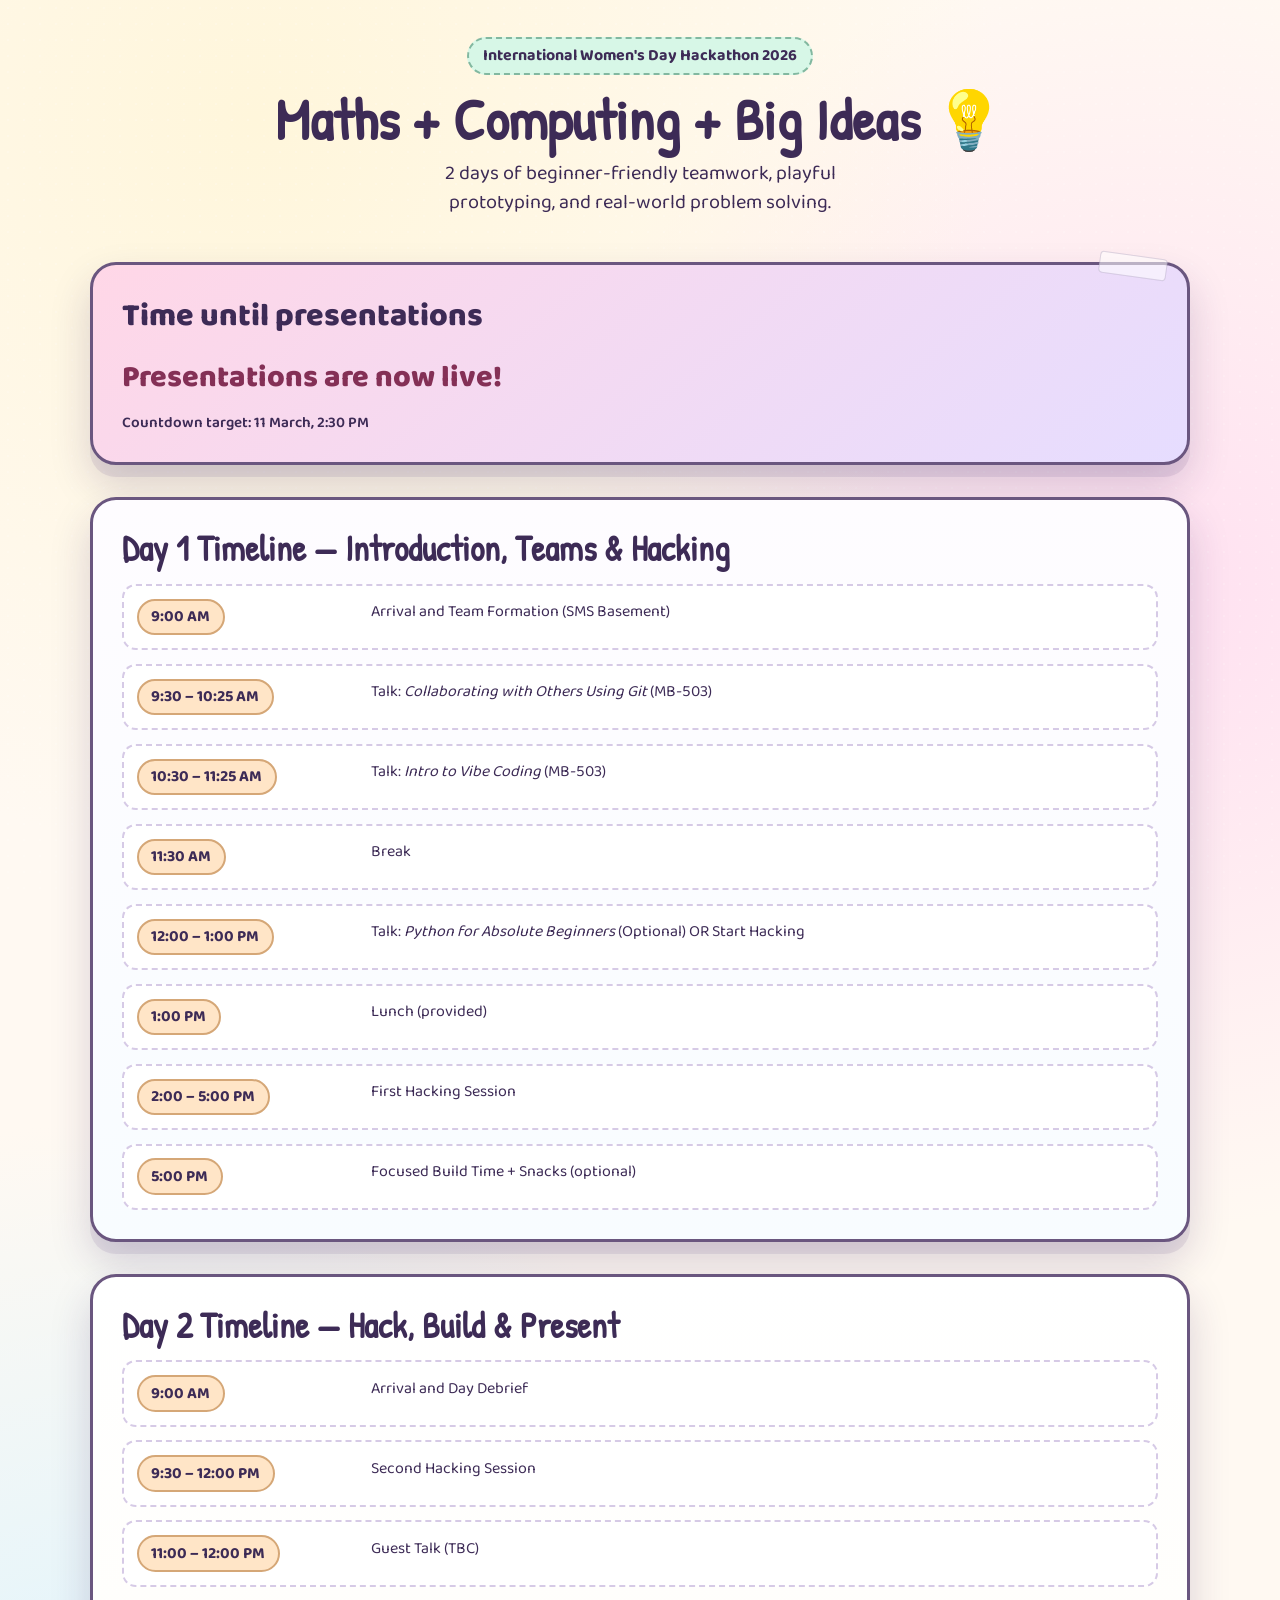
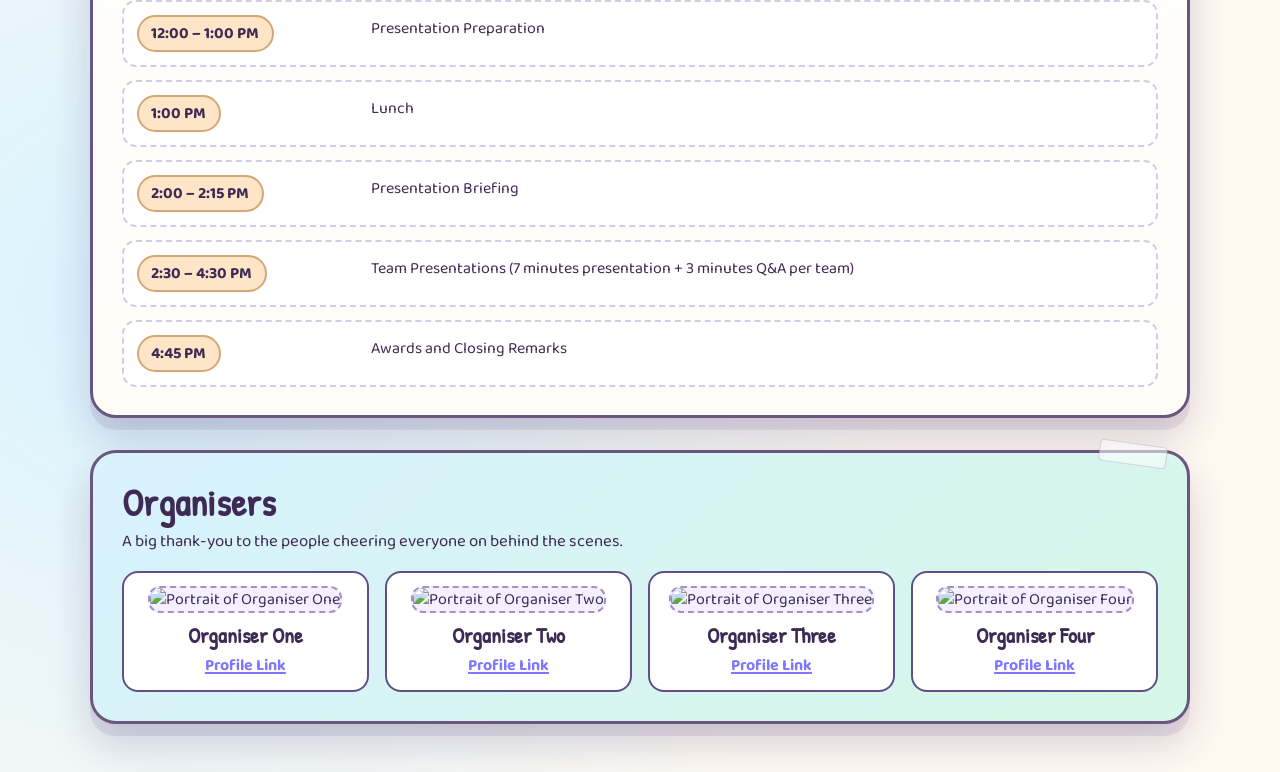
==== index.html @ 431b2a7c "Adding main page files - version 1" ====
<!DOCTYPE html>
<html lang="en">
<head>
  <meta charset="UTF-8" />
  <meta name="viewport" content="width=device-width, initial-scale=1.0" />
  <title>International Women's Day Hackathon 2026</title>
  <meta name="description" content="International Women's Day Hackathon 2026 schedule, countdown, and organiser info." />
  <link rel="preconnect" href="https://fonts.googleapis.com">
  <link rel="preconnect" href="https://fonts.gstatic.com" crossorigin>
  <link href="https://fonts.googleapis.com/css2?family=Baloo+2:wght@400;600;700;800&family=Patrick+Hand&display=swap" rel="stylesheet">
  <link rel="stylesheet" href="style.css" />
</head>
<body>
  <div class="paper-texture" aria-hidden="true"></div>

  <header class="hero wrapper">
    <p class="eyebrow">International Women's Day Hackathon 2026</p>
    <h1>Maths + Computing + Big Ideas 💡</h1>
    <p class="hero-copy">2 days of beginner-friendly teamwork, playful prototyping, and real-world problem solving.</p>
  </header>

  <main class="wrapper">
    <section class="countdown-block sticker" aria-labelledby="countdown-label">
      <p id="countdown-label" class="countdown-label">Time until presentations</p>

      <div class="countdown-grid" aria-live="polite" aria-atomic="true">
        <div class="time-bubble">
          <span class="time-value" id="days">00</span>
          <span class="time-unit">Days</span>
        </div>
        <div class="time-bubble">
          <span class="time-value" id="hours">00</span>
          <span class="time-unit">Hours</span>
        </div>
        <div class="time-bubble">
          <span class="time-value" id="minutes">00</span>
          <span class="time-unit">Minutes</span>
        </div>
        <div class="time-bubble">
          <span class="time-value" id="seconds">00</span>
          <span class="time-unit">Seconds</span>
        </div>
      </div>

      <p id="countdown-message" class="countdown-message" hidden>Presentations are now live!</p>
      <p class="countdown-note">Countdown target: 11 March, 2:30 PM</p>
    </section>

    <section class="timeline-section">
      <h2>Day 1 Timeline — Introduction, Teams &amp; Hacking</h2>
      <ul class="timeline-list" aria-label="Day 1 schedule">
        <li>
          <span class="time-tag">9:00 AM</span>
          <p>Arrival and Team Formation (SMS Basement)</p>
        </li>
        <li>
          <span class="time-tag">9:30 – 10:25 AM</span>
          <p>Talk: <em>Collaborating with Others Using Git</em> (MB-503)</p>
        </li>
        <li>
          <span class="time-tag">10:30 – 11:25 AM</span>
          <p>Talk: <em>Intro to Vibe Coding</em> (MB-503)</p>
        </li>
        <li>
          <span class="time-tag">11:30 AM</span>
          <p>Break</p>
        </li>
        <li>
          <span class="time-tag">12:00 – 1:00 PM</span>
          <p>Talk: <em>Python for Absolute Beginners</em> (Optional) OR Start Hacking</p>
        </li>
        <li>
          <span class="time-tag">1:00 PM</span>
          <p>Lunch (provided)</p>
        </li>
        <li>
          <span class="time-tag">2:00 – 5:00 PM</span>
          <p>First Hacking Session</p>
        </li>
        <li>
          <span class="time-tag">5:00 PM</span>
          <p>Focused Build Time + Snacks (optional)</p>
        </li>
      </ul>
    </section>

    <section class="timeline-section">
      <h2>Day 2 Timeline — Hack, Build &amp; Present</h2>
      <ul class="timeline-list" aria-label="Day 2 schedule">
        <li>
          <span class="time-tag">9:00 AM</span>
          <p>Arrival and Day Debrief</p>
        </li>
        <li>
          <span class="time-tag">9:30 – 12:00 PM</span>
          <p>Second Hacking Session</p>
        </li>
        <li>
          <span class="time-tag">11:00 – 12:00 PM</span>
          <p>Guest Talk (TBC)</p>
        </li>
        <li>
          <span class="time-tag">12:00 – 1:00 PM</span>
          <p>Presentation Preparation</p>
        </li>
        <li>
          <span class="time-tag">1:00 PM</span>
          <p>Lunch</p>
        </li>
        <li>
          <span class="time-tag">2:00 – 2:15 PM</span>
          <p>Presentation Briefing</p>
        </li>
        <li>
          <span class="time-tag">2:30 – 4:30 PM</span>
          <p>Team Presentations (7 minutes presentation + 3 minutes Q&amp;A per team)</p>
        </li>
        <li>
          <span class="time-tag">4:45 PM</span>
          <p>Awards and Closing Remarks</p>
        </li>
      </ul>
    </section>

    <section class="organisers-section sticker" aria-labelledby="organisers-heading">
      <h2 id="organisers-heading">Organisers</h2>
      <p class="organiser-intro">A big thank-you to the people cheering everyone on behind the scenes.</p>

      <!-- Easy to edit: replace name, image URL and profile link for each organiser card. -->
      <div class="organiser-grid">
        <article class="organiser-card">
          <img src="https://api.dicebear.com/9.x/adventurer/svg?seed=Organiser+One" alt="Portrait of Organiser One" loading="lazy" />
          <h3>Organiser One</h3>
          <a href="https://www.qmul.ac.uk/" target="_blank" rel="noopener noreferrer">Profile Link</a>
        </article>

        <article class="organiser-card">
          <img src="https://api.dicebear.com/9.x/adventurer/svg?seed=Organiser+Two" alt="Portrait of Organiser Two" loading="lazy" />
          <h3>Organiser Two</h3>
          <a href="https://www.qmul.ac.uk/" target="_blank" rel="noopener noreferrer">Profile Link</a>
        </article>

        <article class="organiser-card">
          <img src="https://api.dicebear.com/9.x/adventurer/svg?seed=Organiser+Three" alt="Portrait of Organiser Three" loading="lazy" />
          <h3>Organiser Three</h3>
          <a href="https://www.qmul.ac.uk/" target="_blank" rel="noopener noreferrer">Profile Link</a>
        </article>

        <article class="organiser-card">
          <img src="https://api.dicebear.com/9.x/adventurer/svg?seed=Organiser+Four" alt="Portrait of Organiser Four" loading="lazy" />
          <h3>Organiser Four</h3>
          <a href="https://www.qmul.ac.uk/" target="_blank" rel="noopener noreferrer">Profile Link</a>
        </article>
      </div>
    </section>
  </main>

  <script src="script.js"></script>
</body>
</html>
---- style.css ----
:root {
  --bg: #fff9f2;
  --ink: #3d2b56;
  --pink: #ffd7e7;
  --lavender: #e6ddff;
  --mint: #d7f7e7;
  --peach: #ffe5c7;
  --sky: #d9f2ff;
  --accent: #ff7ab6;
  --accent-2: #7f77ff;
  --paper-shadow: 0 12px 0 rgba(98, 79, 132, 0.12), 0 20px 40px rgba(50, 27, 88, 0.18);
}

* {
  box-sizing: border-box;
}

html,
body {
  margin: 0;
  padding: 0;
}

body {
  font-family: "Baloo 2", "Trebuchet MS", sans-serif;
  color: var(--ink);
  background: radial-gradient(circle at 20% 5%, #fff6db 0, transparent 30%),
    radial-gradient(circle at 90% 25%, #ffe0f1 0, transparent 30%),
    radial-gradient(circle at 10% 80%, #d9f3ff 0, transparent 35%),
    var(--bg);
  line-height: 1.45;
}

.paper-texture {
  position: fixed;
  inset: 0;
  pointer-events: none;
  z-index: -1;
  opacity: 0.18;
  background-image: radial-gradient(#ffffff 1px, transparent 1px);
  background-size: 16px 16px;
}

.wrapper {
  width: min(1100px, 92vw);
  margin-inline: auto;
}

.hero {
  text-align: center;
  padding: 2.3rem 0 1.6rem;
}

.eyebrow {
  display: inline-block;
  margin: 0;
  padding: 0.35rem 0.9rem;
  background: var(--mint);
  border: 2px dashed #82b8a0;
  border-radius: 999px;
  font-weight: 700;
}

h1,
h2,
h3 {
  font-family: "Patrick Hand", cursive;
  line-height: 1.1;
  margin-top: 0;
}

h1 {
  font-size: clamp(2rem, 5vw, 3.6rem);
  margin: 0.8rem 0 0.5rem;
}

.hero-copy {
  margin: 0 auto;
  max-width: 40ch;
  font-size: clamp(1rem, 2.3vw, 1.25rem);
}

.sticker,
.timeline-section {
  margin: 1.2rem 0 2rem;
  border: 3px solid #6a567f;
  border-radius: 26px;
  background: #fff;
  box-shadow: var(--paper-shadow);
  padding: clamp(1rem, 2.5vw, 1.8rem);
  position: relative;
}

.sticker::before {
  content: "";
  position: absolute;
  top: -10px;
  right: 20px;
  width: 66px;
  height: 20px;
  transform: rotate(8deg);
  background: rgba(255, 255, 255, 0.55);
  border: 1px solid rgba(86, 66, 122, 0.2);
  border-radius: 4px;
}

.countdown-block {
  background: linear-gradient(140deg, var(--pink), var(--lavender));
}

.countdown-label {
  font-size: clamp(1.4rem, 3vw, 2rem);
  font-weight: 800;
  margin: 0 0 0.9rem;
}

.countdown-grid {
  display: grid;
  grid-template-columns: repeat(4, minmax(70px, 1fr));
  gap: clamp(0.55rem, 1.2vw, 1rem);
}

.time-bubble {
  background: #fff;
  border-radius: 18px;
  border: 2px solid #6a567f;
  text-align: center;
  padding: 0.8rem 0.4rem;
}

.time-value {
  display: block;
  font-size: clamp(1.5rem, 5vw, 3rem);
  font-weight: 800;
  color: #52379b;
  line-height: 1;
}

.time-unit {
  display: block;
  margin-top: 0.3rem;
  font-size: 0.95rem;
  font-weight: 700;
}

.countdown-message {
  margin: 1rem 0 0;
  font-size: clamp(1.2rem, 2.8vw, 1.9rem);
  font-weight: 800;
  color: #843056;
}

.countdown-note {
  margin: 0.7rem 0 0;
  font-size: 0.95rem;
  font-weight: 600;
}

.timeline-section {
  background: linear-gradient(180deg, #ffffff, #fffdf8);
}

.timeline-section:nth-of-type(2) {
  background: linear-gradient(180deg, #fefcff, #f8fcff);
}

.timeline-section h2 {
  font-size: clamp(1.5rem, 3vw, 2.2rem);
  margin-bottom: 1rem;
}

.timeline-list {
  margin: 0;
  padding: 0;
  list-style: none;
  display: grid;
  gap: 0.85rem;
}

.timeline-list li {
  display: grid;
  grid-template-columns: minmax(140px, 220px) 1fr;
  align-items: start;
  gap: 0.9rem;
  padding: 0.8rem;
  border-radius: 14px;
  background: #fff;
  border: 2px dashed #d6cae6;
}

.time-tag {
  display: inline-block;
  background: var(--peach);
  border: 2px solid #d5a777;
  border-radius: 999px;
  padding: 0.3rem 0.8rem;
  font-weight: 700;
  width: fit-content;
}

.timeline-list p {
  margin: 0.1rem 0 0;
}

.organisers-section {
  background: linear-gradient(140deg, var(--sky), var(--mint));
  margin-bottom: 3rem;
}

.organisers-section h2 {
  font-size: clamp(1.6rem, 3.2vw, 2.35rem);
  margin-bottom: 0.4rem;
}

.organiser-intro {
  margin-top: 0;
  font-size: 1.05rem;
}

.organiser-grid {
  display: grid;
  grid-template-columns: repeat(auto-fit, minmax(170px, 1fr));
  gap: 1rem;
}

.organiser-card {
  text-align: center;
  background: #fff;
  border: 2px solid #5f5188;
  border-radius: 16px;
  padding: 0.8rem;
}

.organiser-card img {
  width: 100%;
  aspect-ratio: 1;
  object-fit: cover;
  border: 2px dashed #a491c5;
  border-radius: 12px;
  background: #f4f0ff;
}

.organiser-card h3 {
  font-size: 1.35rem;
  margin: 0.7rem 0 0.4rem;
}

.organiser-card a {
  color: var(--accent-2);
  font-weight: 700;
  text-decoration-thickness: 2px;
  text-underline-offset: 2px;
}

.organiser-card a:hover,
.organiser-card a:focus-visible {
  color: var(--accent);
}

@media (max-width: 800px) {
  .timeline-list li {
    grid-template-columns: 1fr;
  }
}

@media (max-width: 540px) {
  .countdown-grid {
    grid-template-columns: repeat(2, minmax(70px, 1fr));
  }
}
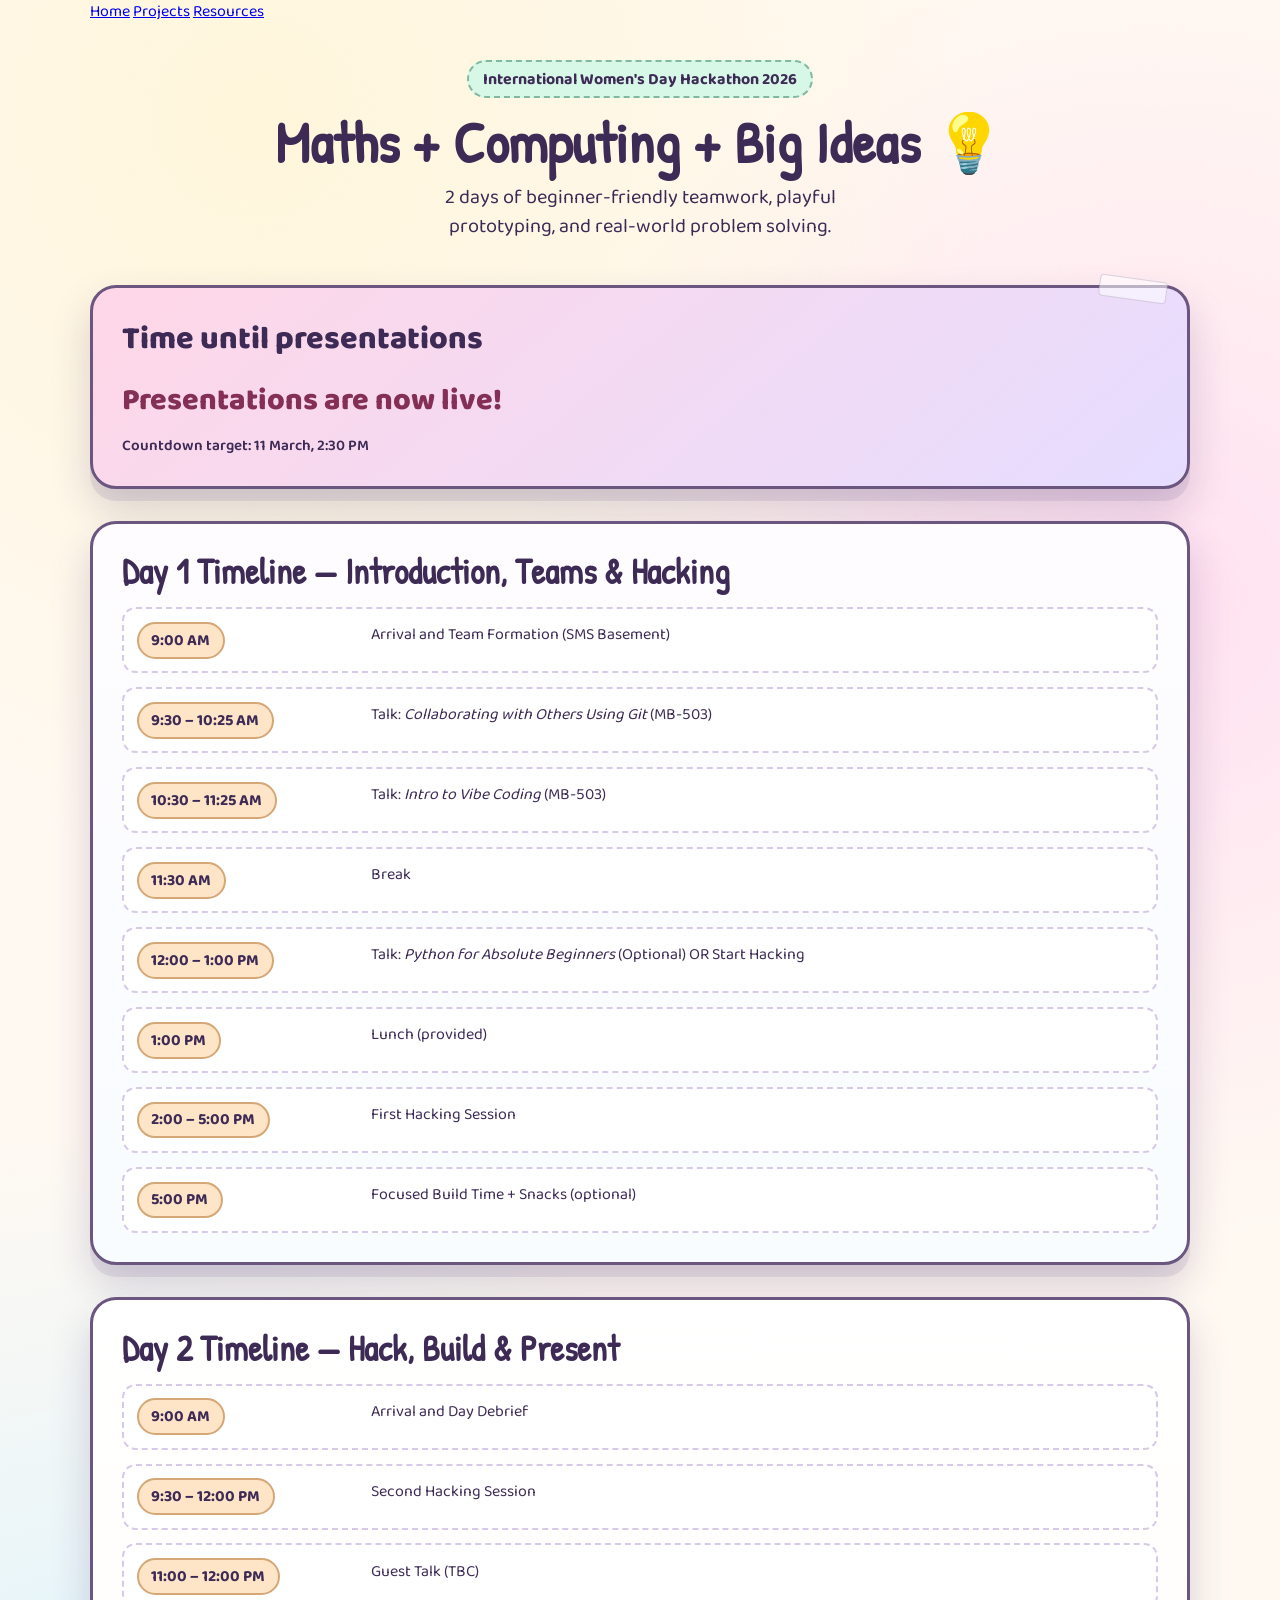
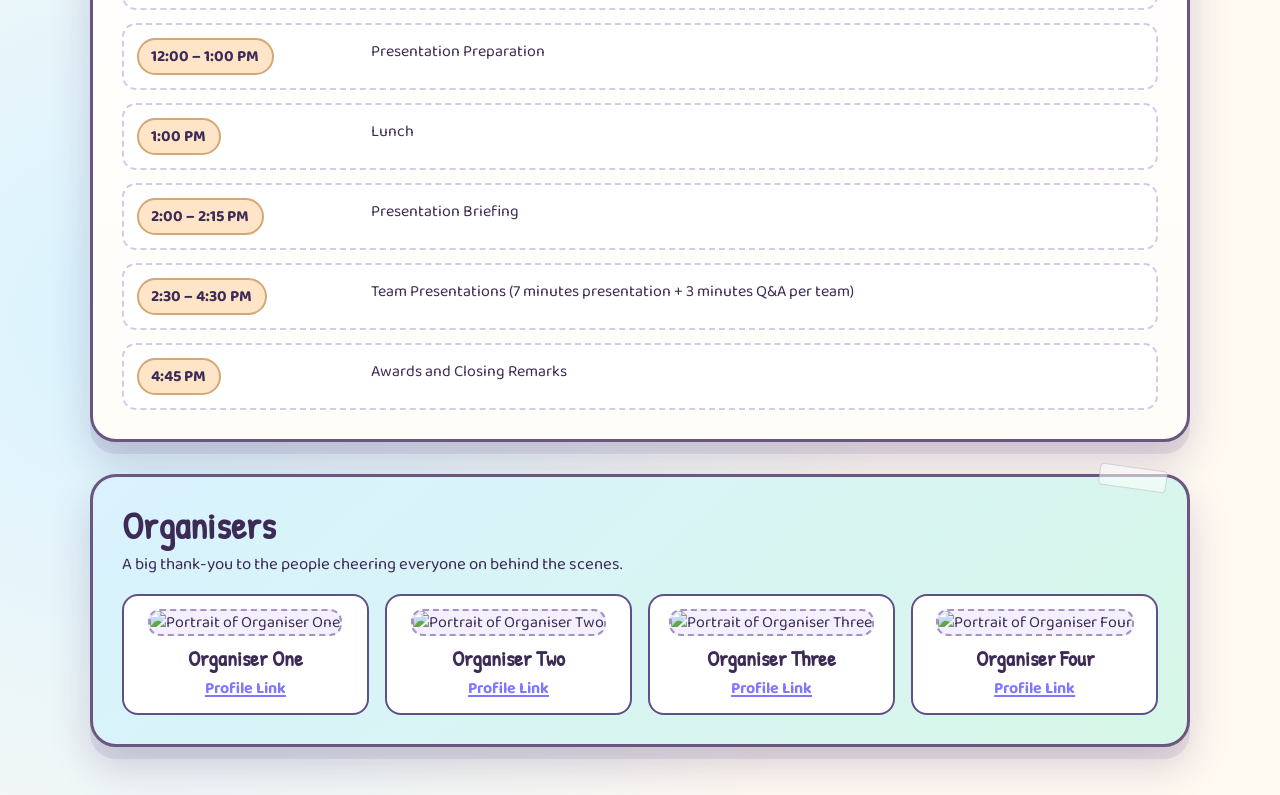
==== commit 2362679d: "trying to link both pages" ====
--- a/index.html
+++ b/index.html
@@ -12,6 +12,14 @@
 </head>
 <body>
   <div class="paper-texture" aria-hidden="true"></div>
+
+  <nav class="site-nav" aria-label="Primary">
+    <div class="wrapper nav-inner">
+      <a class="nav-pill active" href="index.html" aria-current="page">Home</a>
+      <a class="nav-pill" href="projects.html">Projects</a>
+      <a class="nav-pill" href="resources.html">Resources</a>
+    </div>
+  </nav>
 
   <header class="hero wrapper">
     <p class="eyebrow">International Women's Day Hackathon 2026</p>
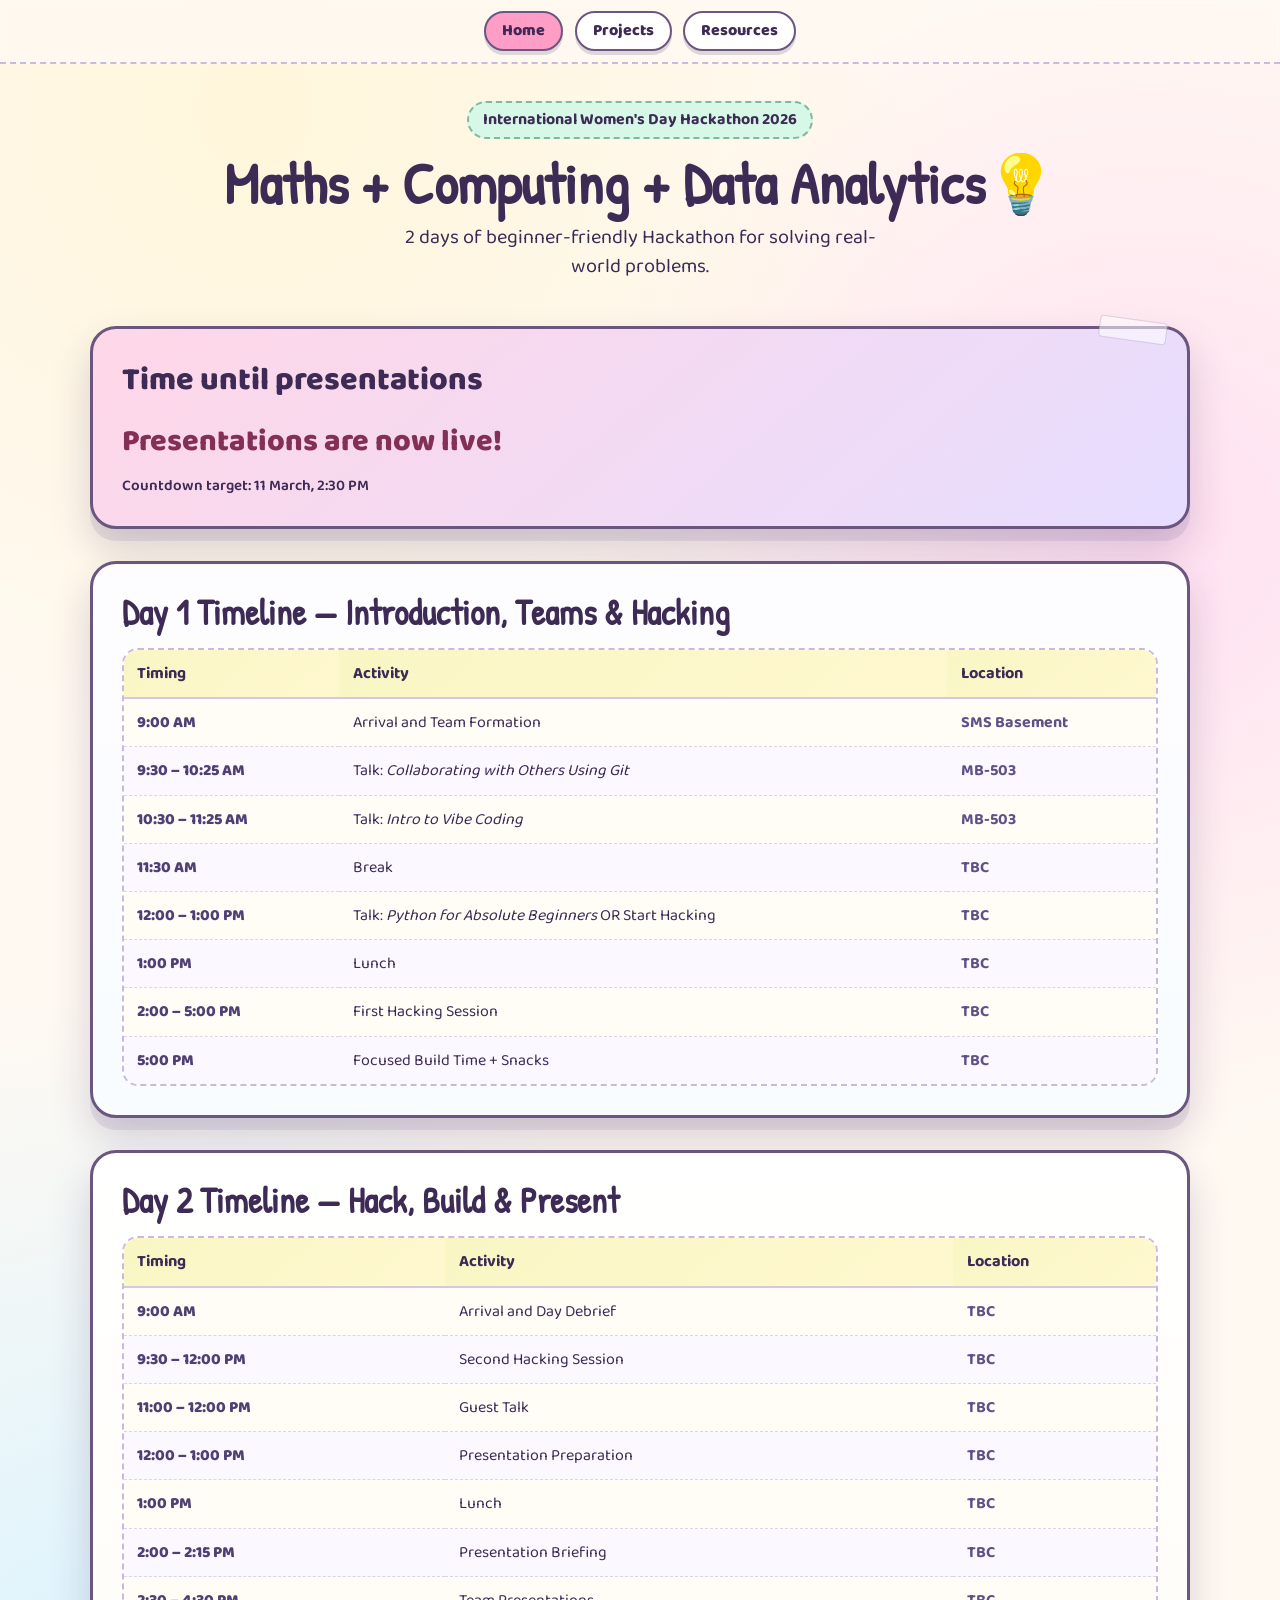
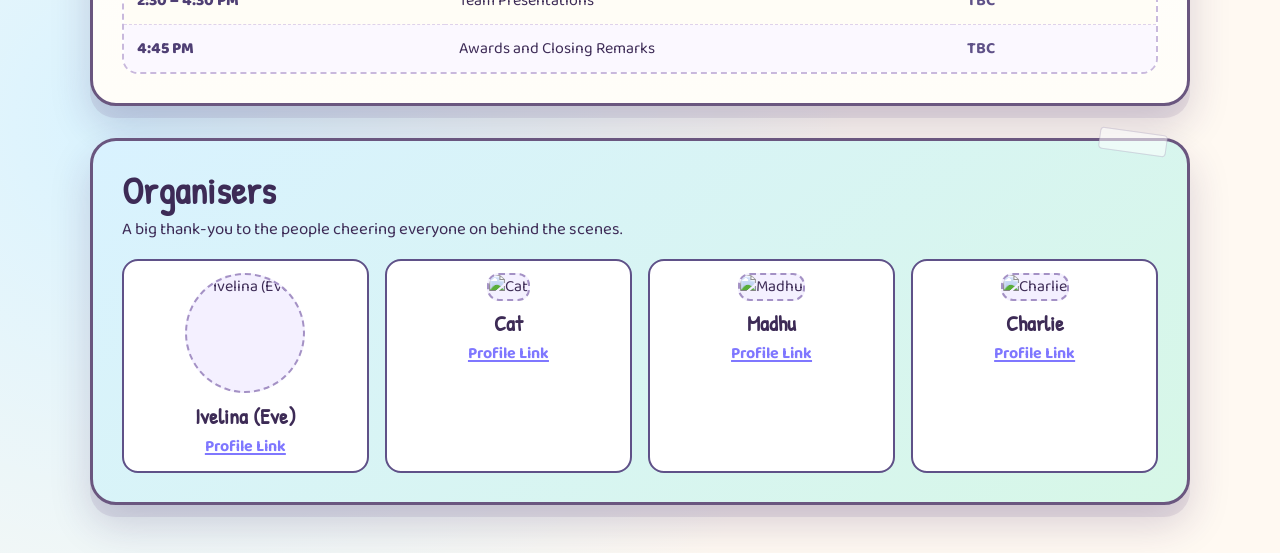
==== commit 4f7ec69e: "More additions to main - seperating time location etc, adding Eve's image" ====
--- a/index.html
+++ b/index.html
@@ -3,7 +3,7 @@
 <head>
   <meta charset="UTF-8" />
   <meta name="viewport" content="width=device-width, initial-scale=1.0" />
-  <title>International Women's Day Hackathon 2026</title>
+  <title>QMUL International Women's Day Hackathon March 2026</title>
   <meta name="description" content="International Women's Day Hackathon 2026 schedule, countdown, and organiser info." />
   <link rel="preconnect" href="https://fonts.googleapis.com">
   <link rel="preconnect" href="https://fonts.gstatic.com" crossorigin>
@@ -23,8 +23,8 @@
 
   <header class="hero wrapper">
     <p class="eyebrow">International Women's Day Hackathon 2026</p>
-    <h1>Maths + Computing + Big Ideas 💡</h1>
-    <p class="hero-copy">2 days of beginner-friendly teamwork, playful prototyping, and real-world problem solving.</p>
+    <h1>Maths + Computing + Data Analytics💡</h1>
+    <p class="hero-copy">2 days of beginner-friendly Hackathon for solving real-world problems.</p>
   </header>
 
   <main class="wrapper">
@@ -56,78 +56,116 @@
 
     <section class="timeline-section">
       <h2>Day 1 Timeline — Introduction, Teams &amp; Hacking</h2>
-      <ul class="timeline-list" aria-label="Day 1 schedule">
-        <li>
-          <span class="time-tag">9:00 AM</span>
-          <p>Arrival and Team Formation (SMS Basement)</p>
-        </li>
-        <li>
-          <span class="time-tag">9:30 – 10:25 AM</span>
-          <p>Talk: <em>Collaborating with Others Using Git</em> (MB-503)</p>
-        </li>
-        <li>
-          <span class="time-tag">10:30 – 11:25 AM</span>
-          <p>Talk: <em>Intro to Vibe Coding</em> (MB-503)</p>
-        </li>
-        <li>
-          <span class="time-tag">11:30 AM</span>
-          <p>Break</p>
-        </li>
-        <li>
-          <span class="time-tag">12:00 – 1:00 PM</span>
-          <p>Talk: <em>Python for Absolute Beginners</em> (Optional) OR Start Hacking</p>
-        </li>
-        <li>
-          <span class="time-tag">1:00 PM</span>
-          <p>Lunch (provided)</p>
-        </li>
-        <li>
-          <span class="time-tag">2:00 – 5:00 PM</span>
-          <p>First Hacking Session</p>
-        </li>
-        <li>
-          <span class="time-tag">5:00 PM</span>
-          <p>Focused Build Time + Snacks (optional)</p>
-        </li>
-      </ul>
+      <div class="timeline-table-wrap" role="region" aria-label="Day 1 schedule table">
+        <table class="timeline-table">
+          <thead>
+            <tr>
+              <th scope="col">Timing</th>
+              <th scope="col">Activity</th>
+              <th scope="col">Location</th>
+            </tr>
+          </thead>
+          <tbody>
+            <tr>
+              <td data-label="Timing">9:00 AM</td>
+              <td data-label="Activity">Arrival and Team Formation</td>
+              <td data-label="Location">SMS Basement</td>
+            </tr>
+            <tr>
+              <td data-label="Timing">9:30 – 10:25 AM</td>
+              <td data-label="Activity">Talk: <em>Collaborating with Others Using Git</em></td>
+              <td data-label="Location">MB-503</td>
+            </tr>
+            <tr>
+              <td data-label="Timing">10:30 – 11:25 AM</td>
+              <td data-label="Activity">Talk: <em>Intro to Vibe Coding</em></td>
+              <td data-label="Location">MB-503</td>
+            </tr>
+            <tr>
+              <td data-label="Timing">11:30 AM</td>
+              <td data-label="Activity">Break</td>
+              <td data-label="Location">TBC</td>
+            </tr>
+            <tr>
+              <td data-label="Timing">12:00 – 1:00 PM</td>
+              <td data-label="Activity">Talk: <em>Python for Absolute Beginners</em> OR Start Hacking</td>
+              <td data-label="Location">TBC</td>
+            </tr>
+            <tr>
+              <td data-label="Timing">1:00 PM</td>
+              <td data-label="Activity">Lunch</td>
+              <td data-label="Location">TBC</td>
+            </tr>
+            <tr>
+              <td data-label="Timing">2:00 – 5:00 PM</td>
+              <td data-label="Activity">First Hacking Session</td>
+              <td data-label="Location">TBC</td>
+            </tr>
+            <tr>
+              <td data-label="Timing">5:00 PM</td>
+              <td data-label="Activity">Focused Build Time + Snacks</td>
+              <td data-label="Location">TBC</td>
+            </tr>
+          </tbody>
+        </table>
+      </div>
     </section>
 
     <section class="timeline-section">
       <h2>Day 2 Timeline — Hack, Build &amp; Present</h2>
-      <ul class="timeline-list" aria-label="Day 2 schedule">
-        <li>
-          <span class="time-tag">9:00 AM</span>
-          <p>Arrival and Day Debrief</p>
-        </li>
-        <li>
-          <span class="time-tag">9:30 – 12:00 PM</span>
-          <p>Second Hacking Session</p>
-        </li>
-        <li>
-          <span class="time-tag">11:00 – 12:00 PM</span>
-          <p>Guest Talk (TBC)</p>
-        </li>
-        <li>
-          <span class="time-tag">12:00 – 1:00 PM</span>
-          <p>Presentation Preparation</p>
-        </li>
-        <li>
-          <span class="time-tag">1:00 PM</span>
-          <p>Lunch</p>
-        </li>
-        <li>
-          <span class="time-tag">2:00 – 2:15 PM</span>
-          <p>Presentation Briefing</p>
-        </li>
-        <li>
-          <span class="time-tag">2:30 – 4:30 PM</span>
-          <p>Team Presentations (7 minutes presentation + 3 minutes Q&amp;A per team)</p>
-        </li>
-        <li>
-          <span class="time-tag">4:45 PM</span>
-          <p>Awards and Closing Remarks</p>
-        </li>
-      </ul>
+      <div class="timeline-table-wrap" role="region" aria-label="Day 2 schedule table">
+        <table class="timeline-table">
+          <thead>
+            <tr>
+              <th scope="col">Timing</th>
+              <th scope="col">Activity</th>
+              <th scope="col">Location</th>
+            </tr>
+          </thead>
+          <tbody>
+            <tr>
+              <td data-label="Timing">9:00 AM</td>
+              <td data-label="Activity">Arrival and Day Debrief</td>
+              <td data-label="Location">TBC</td>
+            </tr>
+            <tr>
+              <td data-label="Timing">9:30 – 12:00 PM</td>
+              <td data-label="Activity">Second Hacking Session</td>
+              <td data-label="Location">TBC</td>
+            </tr>
+            <tr>
+              <td data-label="Timing">11:00 – 12:00 PM</td>
+              <td data-label="Activity">Guest Talk</td>
+              <td data-label="Location">TBC</td>
+            </tr>
+            <tr>
+              <td data-label="Timing">12:00 – 1:00 PM</td>
+              <td data-label="Activity">Presentation Preparation</td>
+              <td data-label="Location">TBC</td>
+            </tr>
+            <tr>
+              <td data-label="Timing">1:00 PM</td>
+              <td data-label="Activity">Lunch</td>
+              <td data-label="Location">TBC</td>
+            </tr>
+            <tr>
+              <td data-label="Timing">2:00 – 2:15 PM</td>
+              <td data-label="Activity">Presentation Briefing</td>
+              <td data-label="Location">TBC</td>
+            </tr>
+            <tr>
+              <td data-label="Timing">2:30 – 4:30 PM</td>
+              <td data-label="Activity">Team Presentations</td>
+              <td data-label="Location">TBC</td>
+            </tr>
+            <tr>
+              <td data-label="Timing">4:45 PM</td>
+              <td data-label="Activity">Awards and Closing Remarks</td>
+              <td data-label="Location">TBC</td>
+            </tr>
+          </tbody>
+        </table>
+      </div>
     </section>
 
     <section class="organisers-section sticker" aria-labelledby="organisers-heading">
@@ -137,26 +175,26 @@
       <!-- Easy to edit: replace name, image URL and profile link for each organiser card. -->
       <div class="organiser-grid">
         <article class="organiser-card">
-          <img src="https://api.dicebear.com/9.x/adventurer/svg?seed=Organiser+One" alt="Portrait of Organiser One" loading="lazy" />
-          <h3>Organiser One</h3>
-          <a href="https://www.qmul.ac.uk/" target="_blank" rel="noopener noreferrer">Profile Link</a>
-        </article>
-
-        <article class="organiser-card">
-          <img src="https://api.dicebear.com/9.x/adventurer/svg?seed=Organiser+Two" alt="Portrait of Organiser Two" loading="lazy" />
-          <h3>Organiser Two</h3>
-          <a href="https://www.qmul.ac.uk/" target="_blank" rel="noopener noreferrer">Profile Link</a>
-        </article>
-
-        <article class="organiser-card">
-          <img src="https://api.dicebear.com/9.x/adventurer/svg?seed=Organiser+Three" alt="Portrait of Organiser Three" loading="lazy" />
-          <h3>Organiser Three</h3>
-          <a href="https://www.qmul.ac.uk/" target="_blank" rel="noopener noreferrer">Profile Link</a>
-        </article>
-
-        <article class="organiser-card">
-          <img src="https://api.dicebear.com/9.x/adventurer/svg?seed=Organiser+Four" alt="Portrait of Organiser Four" loading="lazy" />
-          <h3>Organiser Four</h3>
+          <img class="organiser-avatar" src="org_pics/profile_image1.jpg" alt="Ivelina (Eve)" loading="lazy" />
+          <h3>Ivelina (Eve)</h3>
+          <a href="https://www.qmul.ac.uk/" target="_blank" rel="noopener noreferrer">Profile Link</a>
+        </article>
+
+        <article class="organiser-card">
+          <img src="https://api.dicebear.com/9.x/adventurer/svg?seed=Organiser+Two" alt="Cat" loading="lazy" />
+          <h3>Cat</h3>
+          <a href="https://www.qmul.ac.uk/" target="_blank" rel="noopener noreferrer">Profile Link</a>
+        </article>
+
+        <article class="organiser-card">
+          <img src="https://api.dicebear.com/9.x/adventurer/svg?seed=Organiser+Three" alt="Madhu" loading="lazy" />
+          <h3>Madhu</h3>
+          <a href="https://www.qmul.ac.uk/" target="_blank" rel="noopener noreferrer">Profile Link</a>
+        </article>
+
+        <article class="organiser-card">
+          <img src="https://api.dicebear.com/9.x/adventurer/svg?seed=Organiser+Four" alt="Charlie" loading="lazy" />
+          <h3>Charlie</h3>
           <a href="https://www.qmul.ac.uk/" target="_blank" rel="noopener noreferrer">Profile Link</a>
         </article>
       </div>
--- a/style.css
+++ b/style.css
@@ -1,6 +1,14 @@
 :root {
   --bg: #fff9f2;
   --ink: #3d2b56;
+  --brand-pink: #FE9EC7;
+  --brand-yellow: #F9F6C4;
+  --brand-sky: #89D4FF;
+  --brand-blue: #44ACFF;
+  --brand-red: #EB4C4C;
+  --brand-coral: #FF7070;
+  --brand-blush: #FFA6A6;
+  --brand-cream: #FFEDC7;
   --pink: #ffd7e7;
   --lavender: #e6ddff;
   --mint: #d7f7e7;
@@ -44,6 +52,47 @@
 .wrapper {
   width: min(1100px, 92vw);
   margin-inline: auto;
+}
+
+/* Shared nav styles for all pages */
+.site-nav {
+  position: sticky;
+  top: 0;
+  z-index: 20;
+  backdrop-filter: blur(4px);
+  background: rgba(255, 249, 242, 0.78);
+  border-bottom: 2px dashed #c9bbdb;
+}
+
+.nav-inner {
+  display: flex;
+  align-items: center;
+  justify-content: center;
+  gap: 0.7rem;
+  padding: 0.7rem 0;
+}
+
+.nav-pill {
+  text-decoration: none;
+  color: var(--ink);
+  background: #fff;
+  border: 2px solid #6a567f;
+  border-radius: 999px;
+  padding: 0.38rem 1rem;
+  font-weight: 800;
+  box-shadow: 0 4px 0 rgba(106, 86, 127, 0.22);
+  transition: transform 0.15s ease, box-shadow 0.15s ease, background-color 0.15s ease;
+}
+
+.nav-pill:hover,
+.nav-pill:focus-visible {
+  transform: translateY(-2px);
+  box-shadow: 0 6px 0 rgba(106, 86, 127, 0.28);
+  background: var(--brand-yellow);
+}
+
+.nav-pill.active {
+  background: var(--brand-pink);
 }
 
 .hero {
@@ -169,6 +218,68 @@
   margin-bottom: 1rem;
 }
 
+.timeline-table-wrap {
+  border: 2px dashed #c9b9dd;
+  border-radius: 16px;
+  background: #fff;
+  overflow-x: auto;
+}
+
+.timeline-table {
+  width: 100%;
+  border-collapse: separate;
+  border-spacing: 0;
+  min-width: 640px;
+}
+
+.timeline-table th,
+.timeline-table td {
+  padding: 0.75rem 0.85rem;
+  text-align: left;
+  vertical-align: top;
+}
+
+.timeline-table thead th {
+  background: linear-gradient(140deg, var(--brand-yellow), #fff8cf);
+  font-size: 1.02rem;
+  border-bottom: 2px solid #d6c6e7;
+}
+
+.timeline-table thead th:first-child {
+  border-top-left-radius: 12px;
+}
+
+.timeline-table thead th:last-child {
+  border-top-right-radius: 12px;
+}
+
+.timeline-table tbody tr:nth-child(odd) {
+  background: #fffdf6;
+}
+
+.timeline-table tbody tr:nth-child(even) {
+  background: #fbf8ff;
+}
+
+.timeline-table tbody td {
+  border-bottom: 1px dashed #dfd2eb;
+}
+
+.timeline-table tbody tr:last-child td {
+  border-bottom: 0;
+}
+
+.timeline-table td:first-child {
+  font-weight: 800;
+  color: #4f3f74;
+  white-space: nowrap;
+}
+
+.timeline-table td:last-child {
+  font-weight: 700;
+  color: #5f5188;
+}
+
 .timeline-list {
   margin: 0;
   padding: 0;
@@ -240,6 +351,15 @@
   background: #f4f0ff;
 }
 
+.organiser-card .organiser-avatar {
+  width: 120px;
+  height: 120px;
+  object-fit: cover;
+  border-radius: 50%;
+  display: block;
+  margin-inline: auto;
+}
+
 .organiser-card h3 {
   font-size: 1.35rem;
   margin: 0.7rem 0 0.4rem;
@@ -268,3 +388,225 @@
     grid-template-columns: repeat(2, minmax(70px, 1fr));
   }
 }
+
+@media (max-width: 760px) {
+  .timeline-table {
+    min-width: 0;
+  }
+
+  .timeline-table thead {
+    position: absolute;
+    width: 1px;
+    height: 1px;
+    padding: 0;
+    margin: -1px;
+    overflow: hidden;
+    clip: rect(0, 0, 0, 0);
+    white-space: nowrap;
+    border: 0;
+  }
+
+  .timeline-table tbody,
+  .timeline-table tr,
+  .timeline-table td {
+    display: block;
+    width: 100%;
+  }
+
+  .timeline-table tr {
+    border-bottom: 2px dashed #dfd2eb;
+    padding: 0.65rem 0;
+  }
+
+  .timeline-table tr:last-child {
+    border-bottom: 0;
+  }
+
+  .timeline-table td {
+    border: 0;
+    padding: 0.25rem 0.75rem;
+  }
+
+  .timeline-table td::before {
+    content: attr(data-label) ": ";
+    font-weight: 800;
+    color: #4f3f74;
+  }
+}
+
+/* -------------------------------------------
+   Projects page styles (scoped to body class)
+-------------------------------------------- */
+.projects-page main {
+  padding: 1.2rem 0 3rem;
+}
+
+.projects-intro {
+  background: linear-gradient(150deg, var(--brand-yellow), #fff);
+  margin-top: 0.4rem;
+}
+
+.projects-intro h1 {
+  margin-bottom: 0.4rem;
+}
+
+.projects-intro p {
+  margin-bottom: 0;
+  max-width: 62ch;
+}
+
+.cohort-selector {
+  display: grid;
+  grid-template-columns: repeat(2, minmax(220px, 1fr));
+  gap: 1rem;
+  margin: 1rem 0 1.4rem;
+}
+
+.cohort-card {
+  border: 3px solid #5f5188;
+  border-radius: 22px;
+  padding: 1rem;
+  text-align: left;
+  cursor: pointer;
+  font: inherit;
+  color: var(--ink);
+  box-shadow: var(--paper-shadow);
+  transition: transform 0.18s ease, box-shadow 0.18s ease;
+}
+
+.cohort-card:hover,
+.cohort-card:focus-visible {
+  transform: rotate(-1deg) translateY(-2px);
+}
+
+.cohort-card.selected {
+  box-shadow: 0 0 0 4px #fff, 0 0 0 7px #6a567f, var(--paper-shadow);
+}
+
+.kittens-card {
+  background: linear-gradient(135deg, var(--brand-yellow), #fff8d8);
+}
+
+.lionesses-card {
+  background: linear-gradient(135deg, var(--brand-sky), #e8f6ff);
+}
+
+.cohort-emoji {
+  display: block;
+  font-size: 2rem;
+}
+
+.cohort-title {
+  display: block;
+  margin-top: 0.2rem;
+  font-family: "Patrick Hand", cursive;
+  font-size: 2rem;
+}
+
+.cohort-copy {
+  display: block;
+  font-size: 1.02rem;
+  font-weight: 600;
+}
+
+.projects-display {
+  background: #fff;
+}
+
+.pick-message {
+  margin: 0;
+  font-size: 1.06rem;
+  font-weight: 700;
+}
+
+.selection-tools {
+  margin-bottom: 1rem;
+}
+
+.selected-cohort-text {
+  margin: 0 0 0.7rem;
+  font-size: 1.2rem;
+  font-weight: 800;
+}
+
+.switch-buttons {
+  display: flex;
+  flex-wrap: wrap;
+  gap: 0.55rem;
+}
+
+.switch-btn {
+  border: 2px solid #6a567f;
+  border-radius: 999px;
+  background: #fff;
+  color: var(--ink);
+  font: inherit;
+  font-weight: 700;
+  padding: 0.35rem 0.8rem;
+  cursor: pointer;
+}
+
+.switch-btn:hover,
+.switch-btn:focus-visible {
+  background: #f4ecff;
+}
+
+.choose-again {
+  background: var(--brand-cream);
+}
+
+.project-gallery {
+  display: grid;
+  grid-template-columns: repeat(auto-fit, minmax(220px, 1fr));
+  gap: 1rem;
+}
+
+.project-card {
+  border-radius: 16px;
+  border: 2px solid #5f5188;
+  padding: 0.9rem;
+  box-shadow: 0 7px 0 rgba(95, 81, 136, 0.16);
+}
+
+.project-card h2 {
+  font-size: 1.45rem;
+  margin-bottom: 0.4rem;
+}
+
+.project-card p {
+  margin-top: 0;
+  margin-bottom: 0.65rem;
+}
+
+.kittens-tone {
+  background: linear-gradient(145deg, #fff7ca, #fff);
+}
+
+.lionesses-tone {
+  background: linear-gradient(145deg, #d8eeff, #f9fdff);
+}
+
+.build-your-own {
+  border-style: dashed;
+}
+
+.tag-row {
+  display: flex;
+  flex-wrap: wrap;
+  gap: 0.35rem;
+}
+
+.tag-row span {
+  border-radius: 999px;
+  border: 1.5px solid #7c6499;
+  background: #fff;
+  padding: 0.15rem 0.58rem;
+  font-size: 0.86rem;
+  font-weight: 700;
+}
+
+@media (max-width: 760px) {
+  .cohort-selector {
+    grid-template-columns: 1fr;
+  }
+}
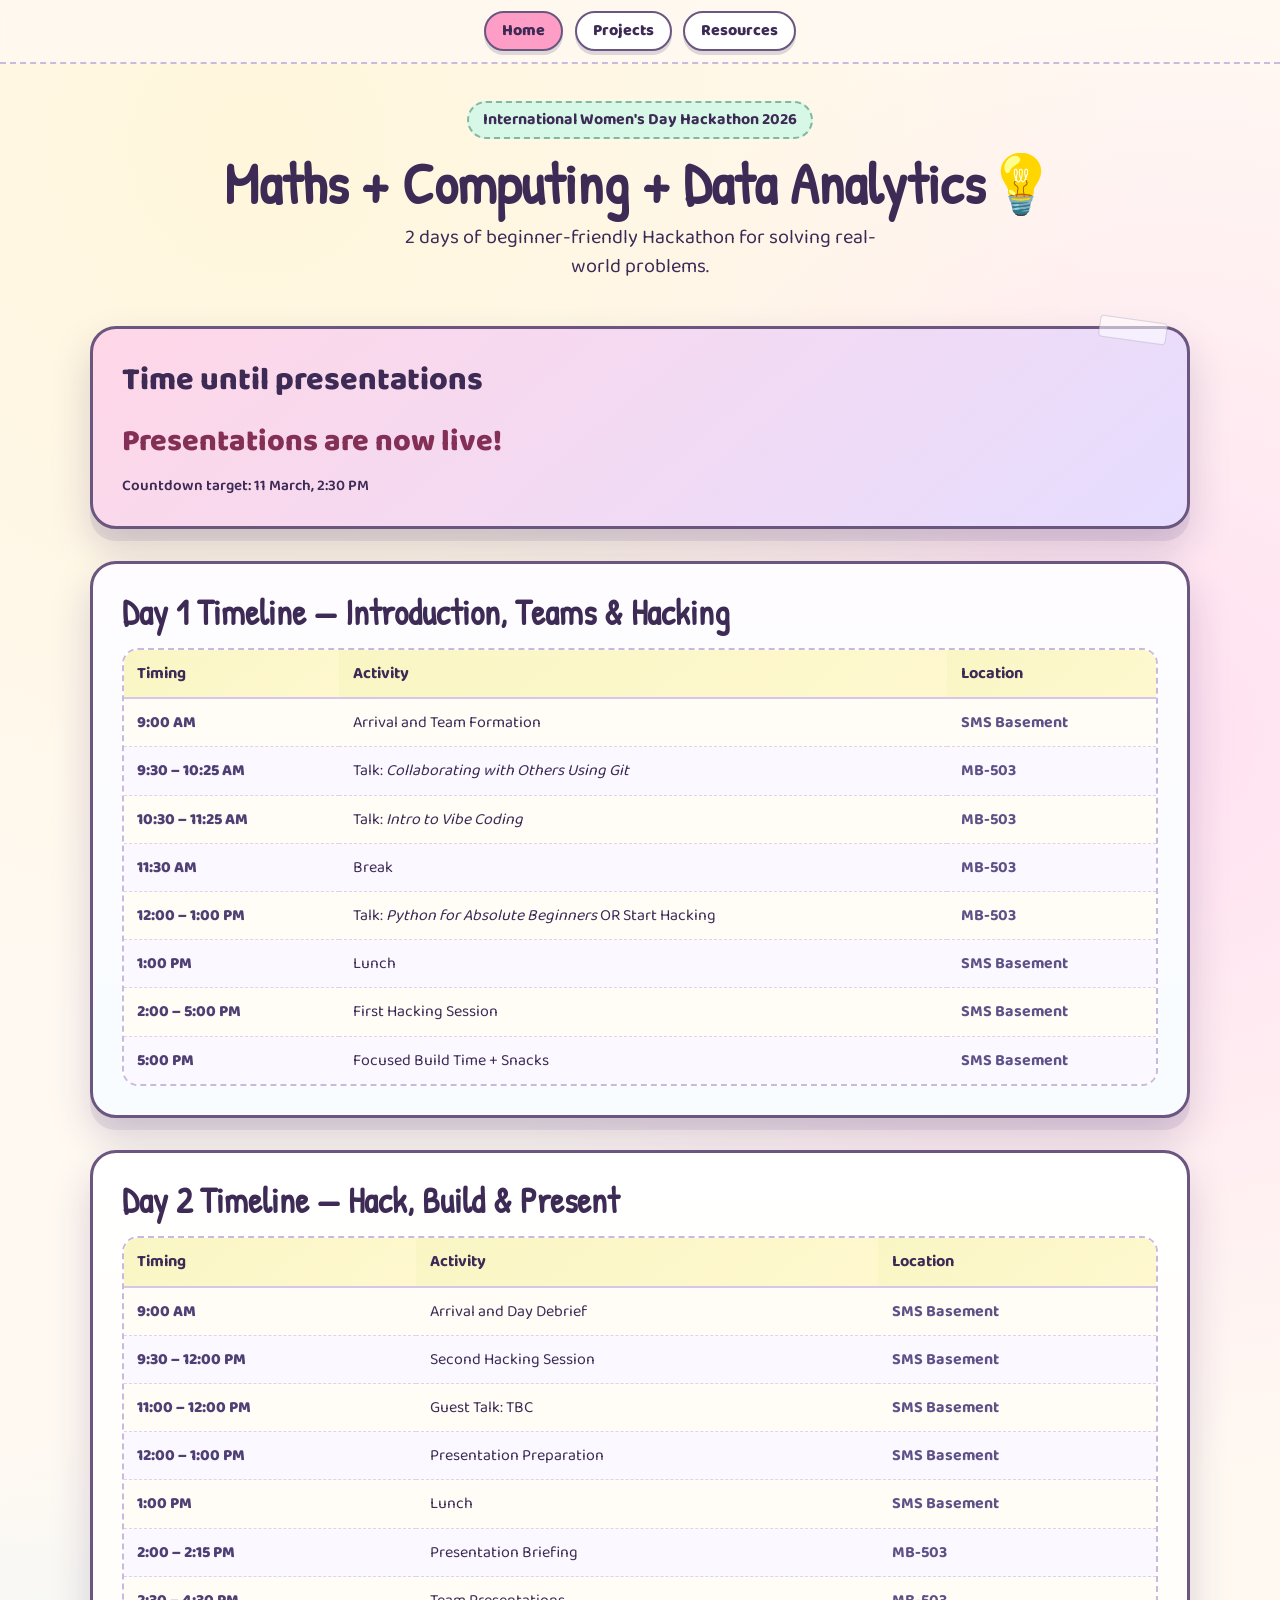
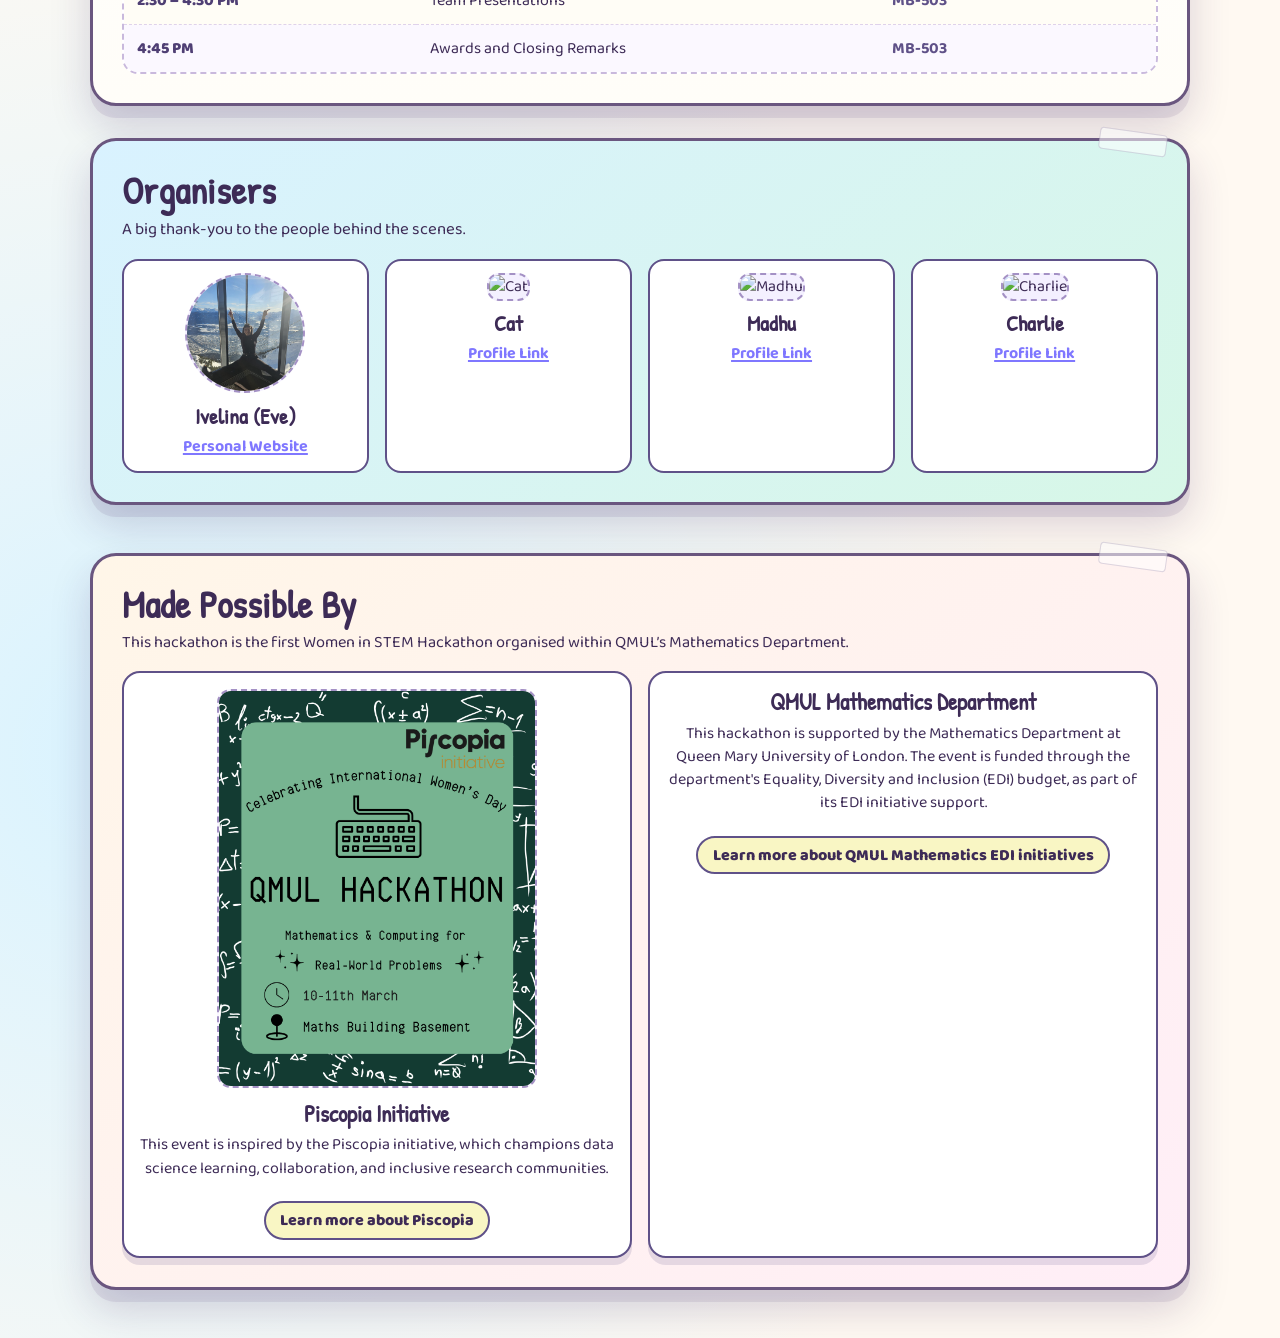
==== commit 0de32721: "timeline changes + adding sponsors and affiliations" ====
--- a/index.html
+++ b/index.html
@@ -84,27 +84,27 @@
             <tr>
               <td data-label="Timing">11:30 AM</td>
               <td data-label="Activity">Break</td>
-              <td data-label="Location">TBC</td>
+              <td data-label="Location">MB-503</td>
             </tr>
             <tr>
               <td data-label="Timing">12:00 – 1:00 PM</td>
               <td data-label="Activity">Talk: <em>Python for Absolute Beginners</em> OR Start Hacking</td>
-              <td data-label="Location">TBC</td>
+              <td data-label="Location">MB-503</td>
             </tr>
             <tr>
               <td data-label="Timing">1:00 PM</td>
               <td data-label="Activity">Lunch</td>
-              <td data-label="Location">TBC</td>
+              <td data-label="Location">SMS Basement</td>
             </tr>
             <tr>
               <td data-label="Timing">2:00 – 5:00 PM</td>
               <td data-label="Activity">First Hacking Session</td>
-              <td data-label="Location">TBC</td>
+              <td data-label="Location">SMS Basement</td>
             </tr>
             <tr>
               <td data-label="Timing">5:00 PM</td>
               <td data-label="Activity">Focused Build Time + Snacks</td>
-              <td data-label="Location">TBC</td>
+              <td data-label="Location">SMS Basement</td>
             </tr>
           </tbody>
         </table>
@@ -126,42 +126,42 @@
             <tr>
               <td data-label="Timing">9:00 AM</td>
               <td data-label="Activity">Arrival and Day Debrief</td>
-              <td data-label="Location">TBC</td>
+              <td data-label="Location">SMS Basement</td>
             </tr>
             <tr>
               <td data-label="Timing">9:30 – 12:00 PM</td>
               <td data-label="Activity">Second Hacking Session</td>
-              <td data-label="Location">TBC</td>
+              <td data-label="Location">SMS Basement</td>
             </tr>
             <tr>
               <td data-label="Timing">11:00 – 12:00 PM</td>
-              <td data-label="Activity">Guest Talk</td>
-              <td data-label="Location">TBC</td>
+              <td data-label="Activity">Guest Talk: TBC</td>
+              <td data-label="Location">SMS Basement</td>
             </tr>
             <tr>
               <td data-label="Timing">12:00 – 1:00 PM</td>
               <td data-label="Activity">Presentation Preparation</td>
-              <td data-label="Location">TBC</td>
+              <td data-label="Location">SMS Basement</td>
             </tr>
             <tr>
               <td data-label="Timing">1:00 PM</td>
               <td data-label="Activity">Lunch</td>
-              <td data-label="Location">TBC</td>
+              <td data-label="Location">SMS Basement</td>
             </tr>
             <tr>
               <td data-label="Timing">2:00 – 2:15 PM</td>
               <td data-label="Activity">Presentation Briefing</td>
-              <td data-label="Location">TBC</td>
+              <td data-label="Location">MB-503</td>
             </tr>
             <tr>
               <td data-label="Timing">2:30 – 4:30 PM</td>
               <td data-label="Activity">Team Presentations</td>
-              <td data-label="Location">TBC</td>
+              <td data-label="Location">MB-503</td>
             </tr>
             <tr>
               <td data-label="Timing">4:45 PM</td>
               <td data-label="Activity">Awards and Closing Remarks</td>
-              <td data-label="Location">TBC</td>
+              <td data-label="Location">MB-503</td>
             </tr>
           </tbody>
         </table>
@@ -170,14 +170,14 @@
 
     <section class="organisers-section sticker" aria-labelledby="organisers-heading">
       <h2 id="organisers-heading">Organisers</h2>
-      <p class="organiser-intro">A big thank-you to the people cheering everyone on behind the scenes.</p>
+      <p class="organiser-intro">A big thank-you to the people behind the scenes.</p>
 
       <!-- Easy to edit: replace name, image URL and profile link for each organiser card. -->
       <div class="organiser-grid">
         <article class="organiser-card">
-          <img class="organiser-avatar" src="org_pics/profile_image1.jpg" alt="Ivelina (Eve)" loading="lazy" />
+          <img class="organiser-avatar" src="org_pics/profile_img1.jpg" alt="Ivelina (Eve)" loading="lazy" />
           <h3>Ivelina (Eve)</h3>
-          <a href="https://www.qmul.ac.uk/" target="_blank" rel="noopener noreferrer">Profile Link</a>
+          <a href="https://ivelina0.github.io/" target="_blank" rel="noopener noreferrer">Personal Website</a>
         </article>
 
         <article class="organiser-card">
@@ -199,6 +199,34 @@
         </article>
       </div>
     </section>
+
+    <section class="supporters-section sticker" aria-labelledby="supporters-heading">
+      <h2 id="supporters-heading">Made Possible By</h2>
+      <p class="supporters-intro">This hackathon is the first Women in STEM Hackathon organised within QMUL’s Mathematics Department.</p>
+
+      <div class="supporters-grid">
+        <article class="supporter-card">
+          <!-- Update image path if you store the Piscopia image elsewhere in the repository. -->
+          <img src="org_pics/qmul_piscopia_iwd.png" alt="Piscopia initiative" loading="lazy" />
+          <h3>Piscopia Initiative</h3>
+          <p>
+            This event is inspired by the Piscopia initiative, which champions data science learning,
+            collaboration, and inclusive research communities.
+          </p>
+          <a class="supporter-link" href="https://piscopia.co.uk/" target="_blank" rel="noopener noreferrer">Learn more about Piscopia</a>
+        </article>
+
+        <article class="supporter-card">
+          <h3>QMUL Mathematics Department</h3>
+          <p>
+            This hackathon is supported by the Mathematics Department at Queen Mary University of London.
+            The event is funded through the department's Equality, Diversity and Inclusion (EDI) budget,
+            as part of its EDI initiative support.
+          </p>
+          <a class="supporter-link" href="https://www.qmul.ac.uk/about/equality-diversity-and-inclusion/" target="_blank" rel="noopener noreferrer">Learn more about QMUL Mathematics EDI initiatives</a>
+        </article>
+      </div>
+    </section>
   </main>
 
   <script src="script.js"></script>
--- a/style.css
+++ b/style.css
@@ -377,8 +377,80 @@
   color: var(--accent);
 }
 
+.supporters-section {
+  background: linear-gradient(140deg, #fff6e8, #ffeef7);
+  margin-bottom: 3rem;
+}
+
+.supporters-section h2 {
+  font-size: clamp(1.6rem, 3.2vw, 2.35rem);
+  margin-bottom: 0.35rem;
+}
+
+.supporters-intro {
+  margin-top: 0;
+  margin-bottom: 1rem;
+  font-size: 1.02rem;
+}
+
+.supporters-grid {
+  display: grid;
+  grid-template-columns: repeat(2, minmax(240px, 1fr));
+  gap: 1rem;
+}
+
+.supporter-card {
+  background: #fff;
+  border: 2px solid #5f5188;
+  border-radius: 18px;
+  padding: 1rem;
+  text-align: center;
+  box-shadow: 0 7px 0 rgba(95, 81, 136, 0.16);
+}
+
+.supporter-card img {
+  display: block;
+  width: min(100%, 320px);
+  max-width: 100%;
+  height: auto;
+  margin: 0 auto 0.8rem;
+  border-radius: 14px;
+  border: 2px dashed #a491c5;
+  background: #f9f6ff;
+}
+
+.supporter-card h3 {
+  font-size: 1.45rem;
+  margin-bottom: 0.45rem;
+}
+
+.supporter-card p {
+  margin-top: 0;
+}
+
+.supporter-link {
+  display: inline-block;
+  margin-top: 0.35rem;
+  padding: 0.35rem 0.9rem;
+  border: 2px solid #5f5188;
+  border-radius: 999px;
+  background: var(--brand-yellow);
+  color: var(--ink);
+  font-weight: 800;
+  text-decoration: none;
+}
+
+.supporter-link:hover,
+.supporter-link:focus-visible {
+  background: var(--brand-pink);
+}
+
 @media (max-width: 800px) {
   .timeline-list li {
+    grid-template-columns: 1fr;
+  }
+
+  .supporters-grid {
     grid-template-columns: 1fr;
   }
 }
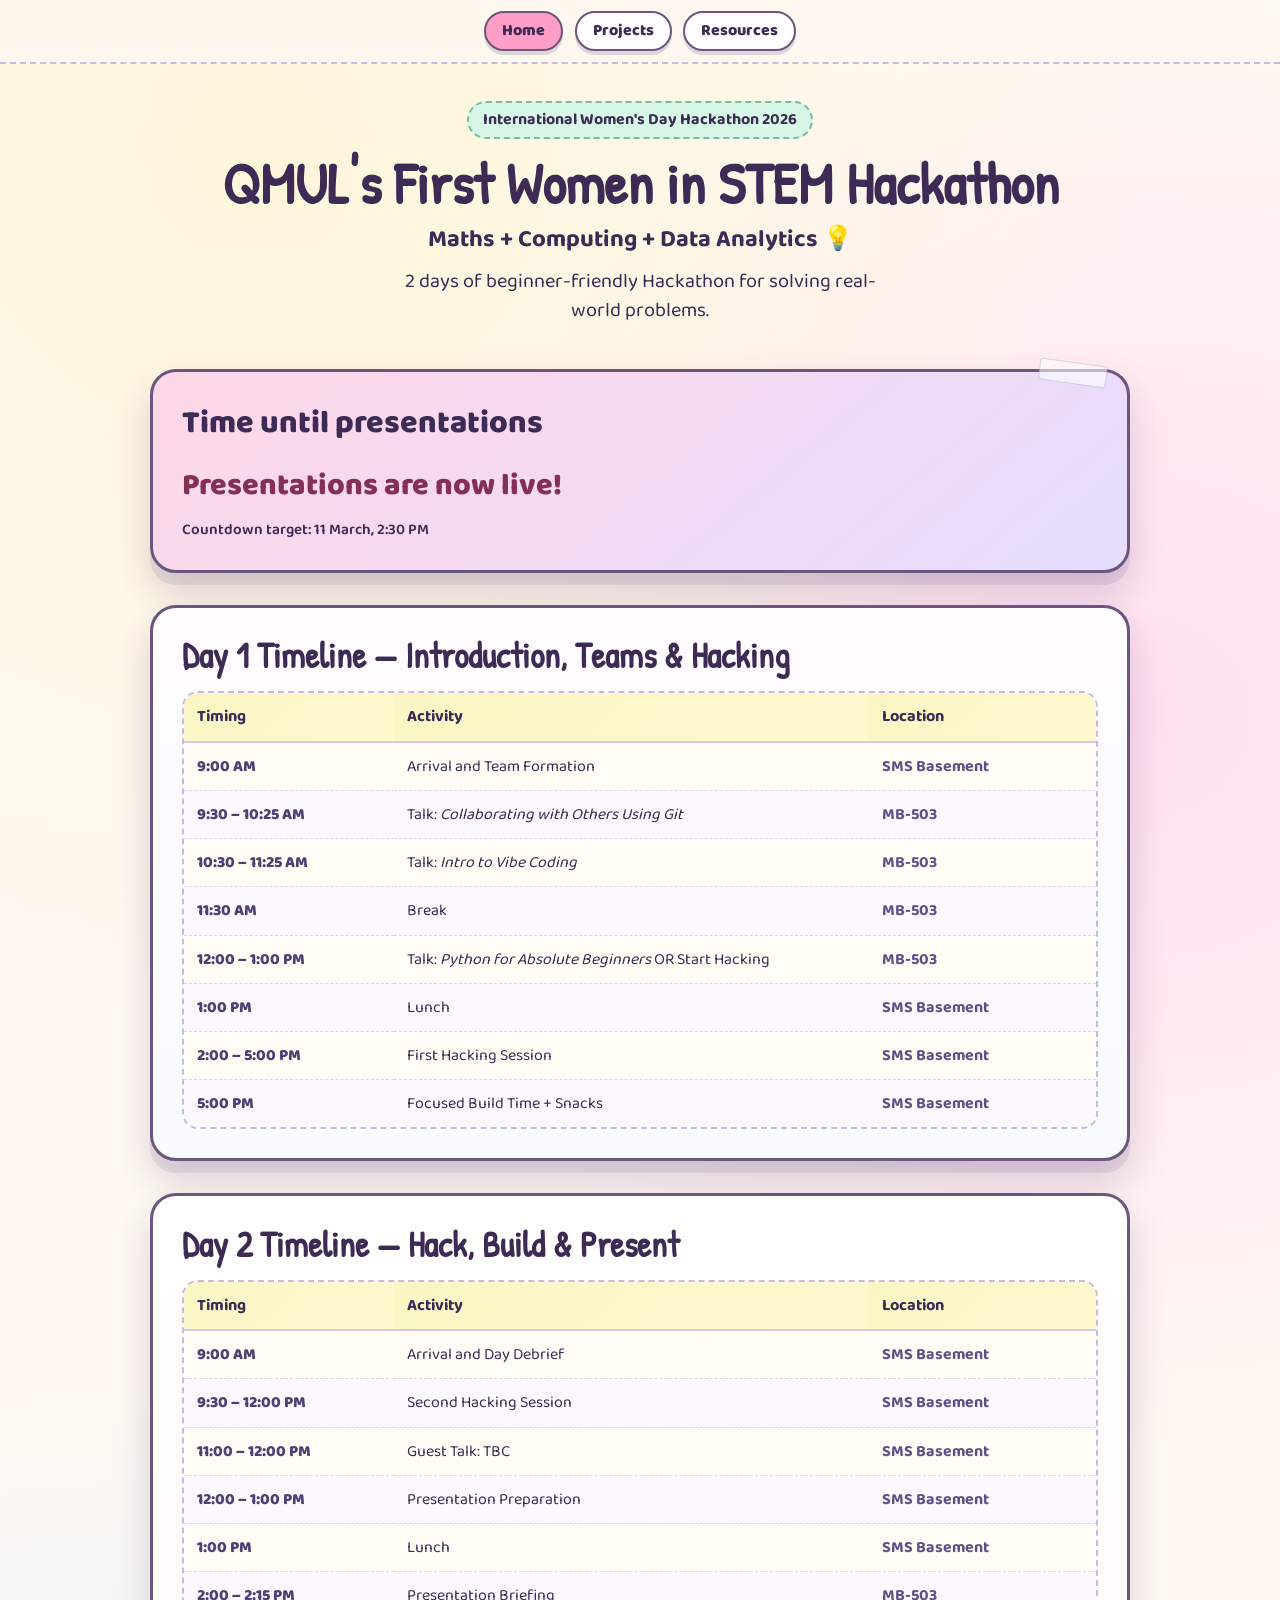
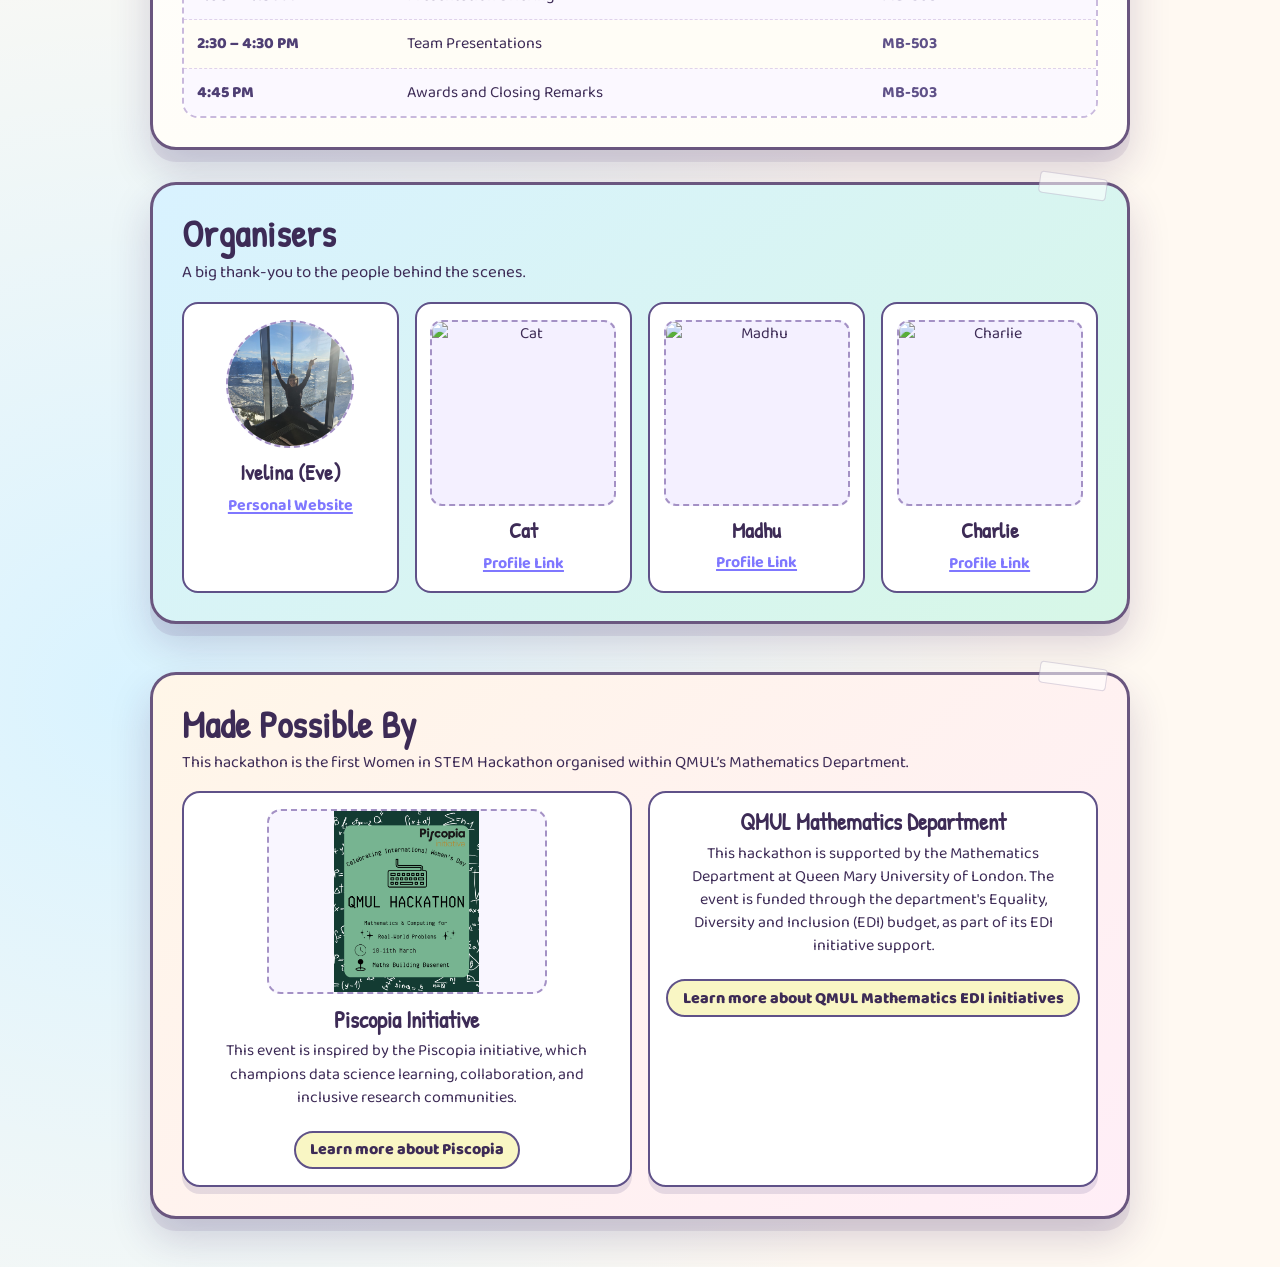
==== commit 0bf83653: "fixing column alignment" ====
--- a/index.html
+++ b/index.html
@@ -23,11 +23,12 @@
 
   <header class="hero wrapper">
     <p class="eyebrow">International Women's Day Hackathon 2026</p>
-    <h1>Maths + Computing + Data Analytics💡</h1>
+    <h1>QMUL's First Women in STEM Hackathon</h1>
+    <p class="hero-subtitle">Maths + Computing + Data Analytics 💡</p>
     <p class="hero-copy">2 days of beginner-friendly Hackathon for solving real-world problems.</p>
   </header>
 
-  <main class="wrapper">
+  <main class="wrapper home-main">
     <section class="countdown-block sticker" aria-labelledby="countdown-label">
       <p id="countdown-label" class="countdown-label">Time until presentations</p>
 
@@ -58,6 +59,11 @@
       <h2>Day 1 Timeline — Introduction, Teams &amp; Hacking</h2>
       <div class="timeline-table-wrap" role="region" aria-label="Day 1 schedule table">
         <table class="timeline-table">
+          <colgroup>
+            <col class="timeline-col-time" />
+            <col class="timeline-col-activity" />
+            <col class="timeline-col-location" />
+          </colgroup>
           <thead>
             <tr>
               <th scope="col">Timing</th>
@@ -115,6 +121,11 @@
       <h2>Day 2 Timeline — Hack, Build &amp; Present</h2>
       <div class="timeline-table-wrap" role="region" aria-label="Day 2 schedule table">
         <table class="timeline-table">
+          <colgroup>
+            <col class="timeline-col-time" />
+            <col class="timeline-col-activity" />
+            <col class="timeline-col-location" />
+          </colgroup>
           <thead>
             <tr>
               <th scope="col">Timing</th>
--- a/style.css
+++ b/style.css
@@ -129,6 +129,22 @@
   font-size: clamp(1rem, 2.3vw, 1.25rem);
 }
 
+.hero-subtitle {
+  margin: 0.25rem auto 0.55rem;
+  max-width: 42ch;
+  font-size: clamp(1.12rem, 2.1vw, 1.5rem);
+  font-weight: 700;
+}
+
+/* Homepage-only width controls for cleaner desktop layout */
+.home-main {
+  width: min(980px, 92vw);
+}
+
+.home-main > section {
+  margin-inline: auto;
+}
+
 .sticker,
 .timeline-section {
   margin: 1.2rem 0 2rem;
@@ -229,7 +245,20 @@
   width: 100%;
   border-collapse: separate;
   border-spacing: 0;
+  table-layout: fixed;
   min-width: 640px;
+}
+
+.timeline-col-time {
+  width: 23%;
+}
+
+.timeline-col-activity {
+  width: 52%;
+}
+
+.timeline-col-location {
+  width: 25%;
 }
 
 .timeline-table th,
@@ -278,6 +307,7 @@
 .timeline-table td:last-child {
   font-weight: 700;
   color: #5f5188;
+  white-space: nowrap;
 }
 
 .timeline-list {
@@ -330,8 +360,10 @@
 
 .organiser-grid {
   display: grid;
-  grid-template-columns: repeat(auto-fit, minmax(170px, 1fr));
+  grid-template-columns: repeat(auto-fit, minmax(190px, 1fr));
   gap: 1rem;
+  max-width: 920px;
+  margin-inline: auto;
 }
 
 .organiser-card {
@@ -339,7 +371,12 @@
   background: #fff;
   border: 2px solid #5f5188;
   border-radius: 16px;
-  padding: 0.8rem;
+  padding: 1rem 0.85rem;
+  display: flex;
+  flex-direction: column;
+  align-items: center;
+  justify-content: flex-start;
+  gap: 0.35rem;
 }
 
 .organiser-card img {
@@ -352,8 +389,8 @@
 }
 
 .organiser-card .organiser-avatar {
-  width: 120px;
-  height: 120px;
+  width: clamp(120px, 10vw, 150px);
+  height: clamp(120px, 10vw, 150px);
   object-fit: cover;
   border-radius: 50%;
   display: block;
@@ -362,7 +399,7 @@
 
 .organiser-card h3 {
   font-size: 1.35rem;
-  margin: 0.7rem 0 0.4rem;
+  margin: 0.45rem 0 0.2rem;
 }
 
 .organiser-card a {
@@ -397,6 +434,7 @@
   display: grid;
   grid-template-columns: repeat(2, minmax(240px, 1fr));
   gap: 1rem;
+  align-items: stretch;
 }
 
 .supporter-card {
@@ -406,13 +444,18 @@
   padding: 1rem;
   text-align: center;
   box-shadow: 0 7px 0 rgba(95, 81, 136, 0.16);
+  display: flex;
+  flex-direction: column;
+  align-items: center;
 }
 
 .supporter-card img {
   display: block;
-  width: min(100%, 320px);
+  width: min(100%, 280px);
   max-width: 100%;
+  max-height: 185px;
   height: auto;
+  object-fit: contain;
   margin: 0 auto 0.8rem;
   border-radius: 14px;
   border: 2px dashed #a491c5;
@@ -426,6 +469,7 @@
 
 .supporter-card p {
   margin-top: 0;
+  max-width: 42ch;
 }
 
 .supporter-link {
@@ -453,11 +497,25 @@
   .supporters-grid {
     grid-template-columns: 1fr;
   }
+
+  .organiser-grid {
+    grid-template-columns: repeat(auto-fit, minmax(170px, 1fr));
+  }
 }
 
 @media (max-width: 540px) {
   .countdown-grid {
     grid-template-columns: repeat(2, minmax(70px, 1fr));
+  }
+
+  .organiser-card .organiser-avatar {
+    width: 116px;
+    height: 116px;
+  }
+
+  .timeline-table td,
+  .timeline-table th {
+    font-size: 0.95rem;
   }
 }
 
@@ -497,6 +555,7 @@
   .timeline-table td {
     border: 0;
     padding: 0.25rem 0.75rem;
+    white-space: normal;
   }
 
   .timeline-table td::before {
@@ -511,6 +570,11 @@
 -------------------------------------------- */
 .projects-page main {
   padding: 1.2rem 0 3rem;
+}
+
+.projects-page .is-hidden,
+.projects-page [hidden] {
+  display: none !important;
 }
 
 .projects-intro {
@@ -658,8 +722,13 @@
   background: linear-gradient(145deg, #d8eeff, #f9fdff);
 }
 
+.wildcard-tone {
+  background: linear-gradient(145deg, #fff6ea, #fff0f7);
+}
+
 .build-your-own {
   border-style: dashed;
+  border-color: #8b6a8f;
 }
 
 .tag-row {
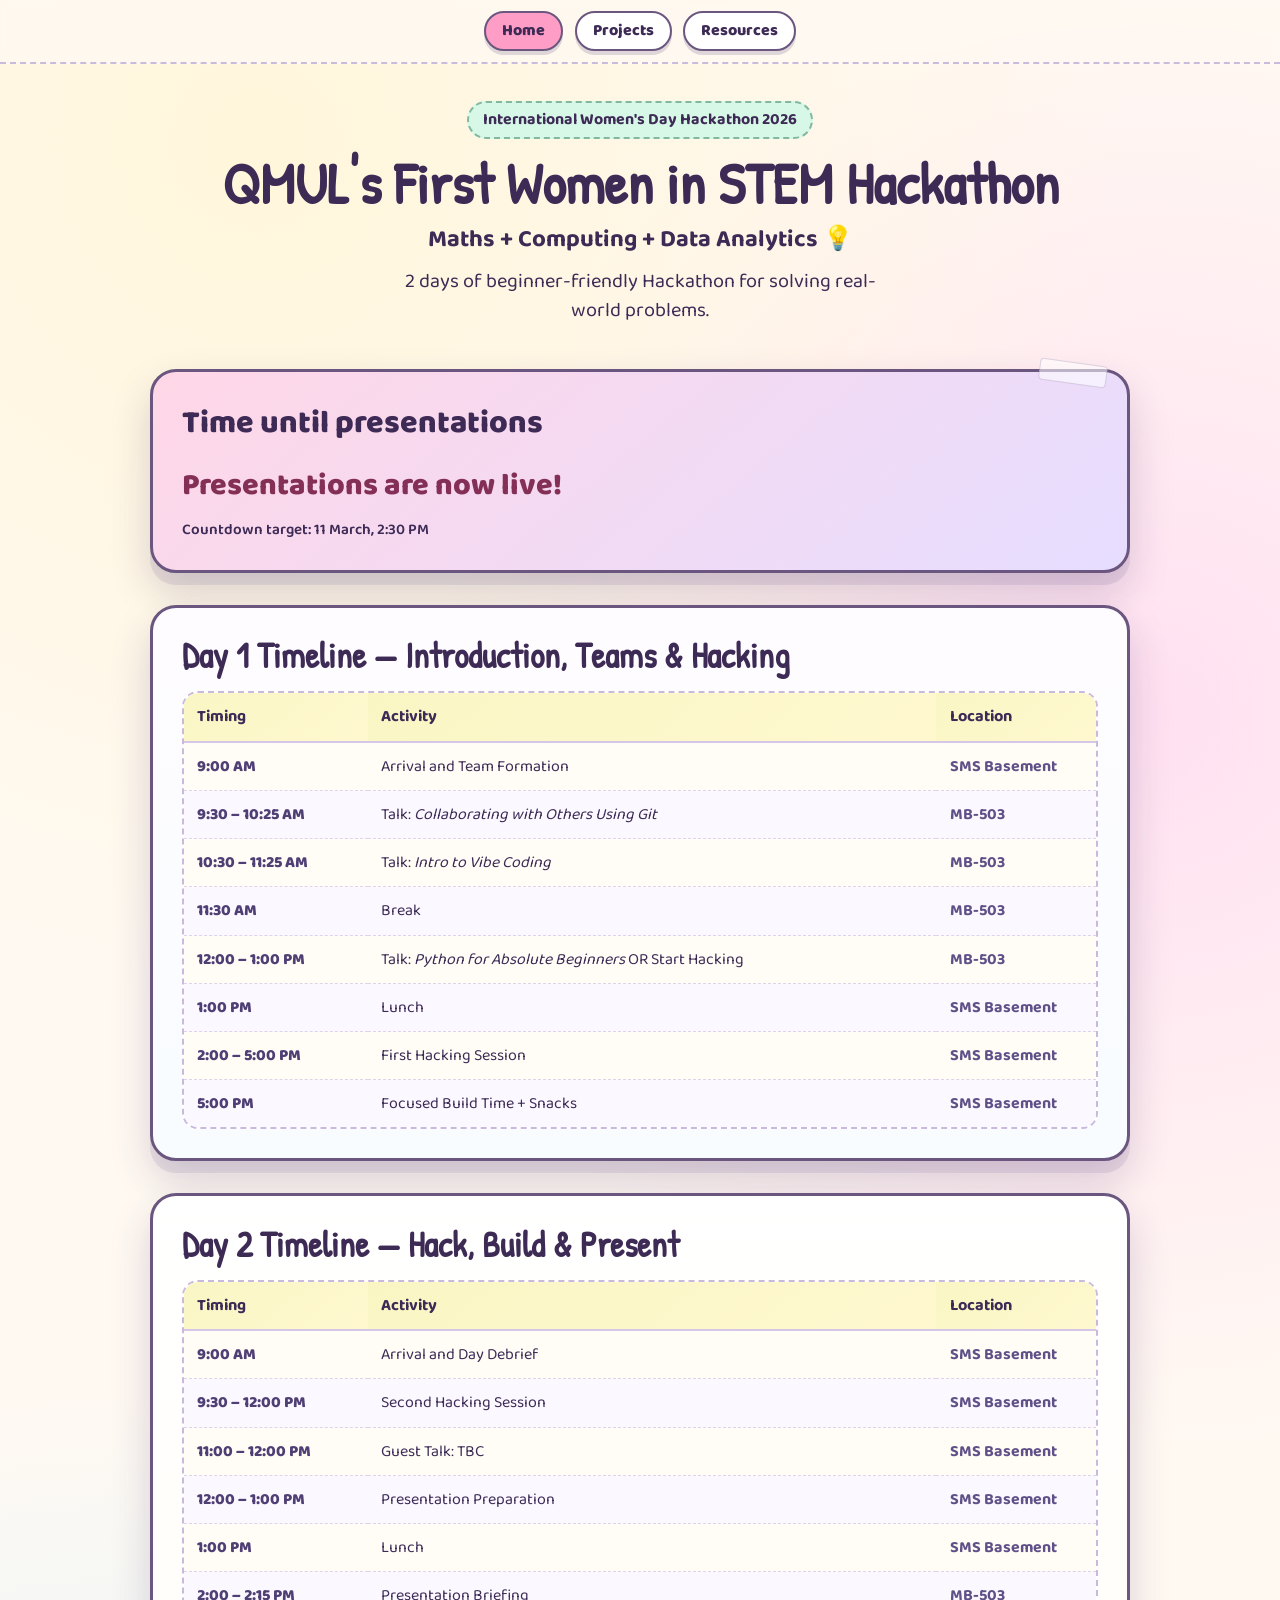
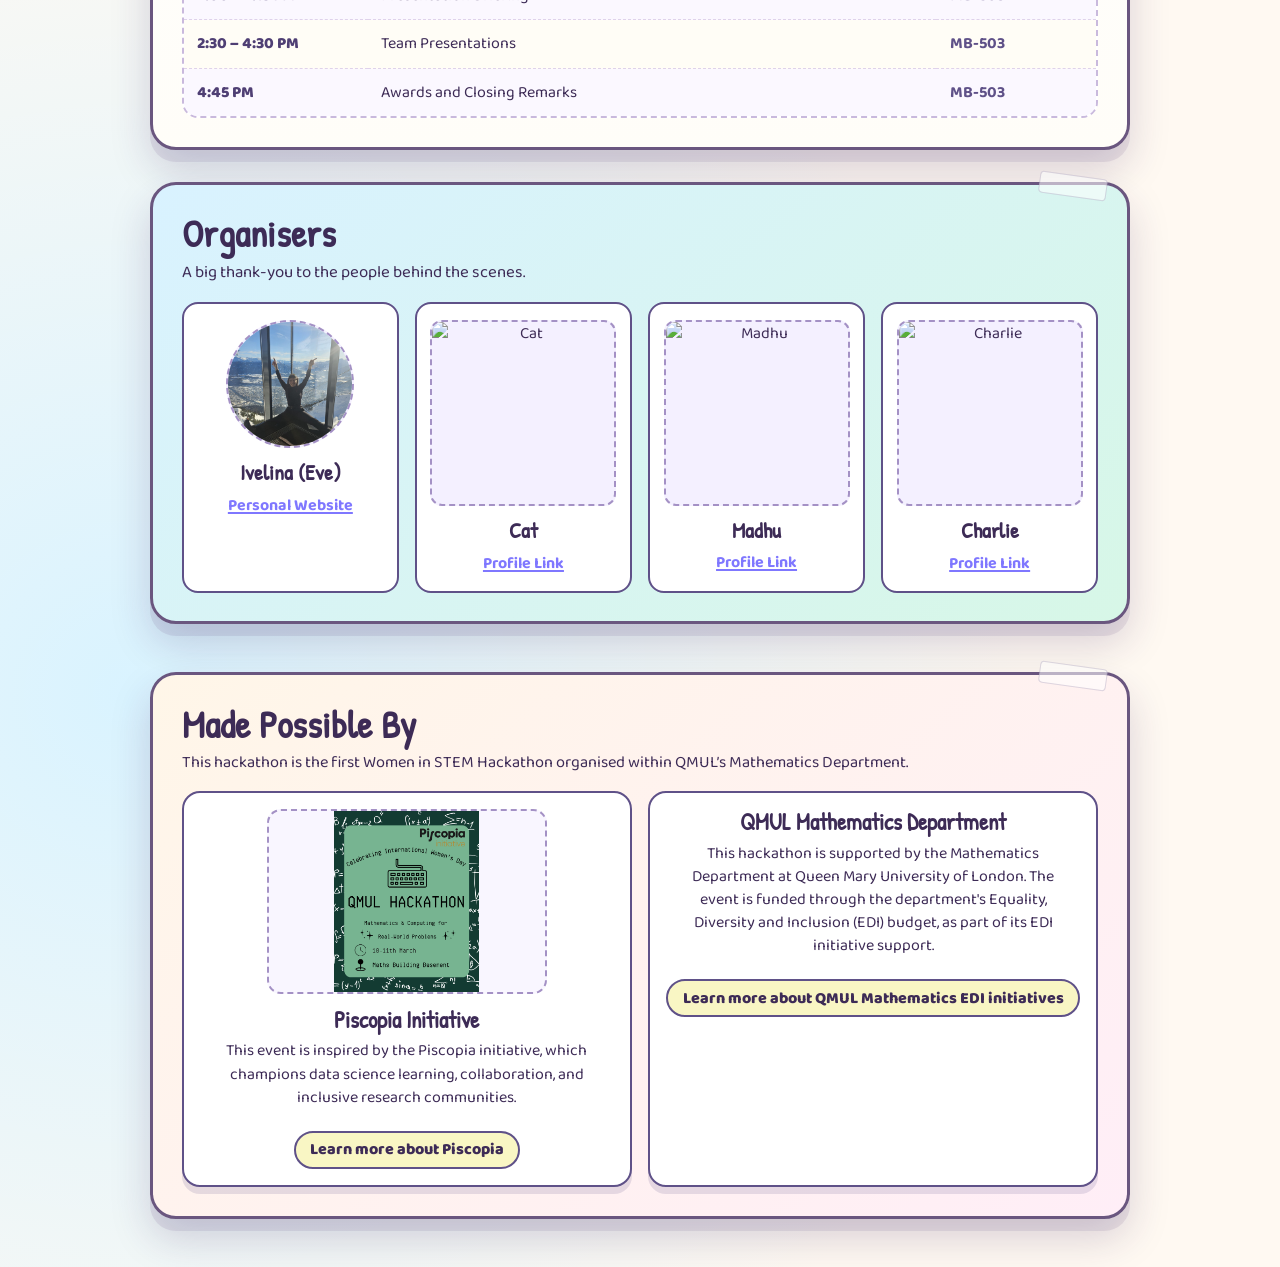
==== commit 2148f66b: "Mobile vs PC view - hopefully it helps" ====
--- a/index.html
+++ b/index.html
@@ -57,7 +57,8 @@
 
     <section class="timeline-section">
       <h2>Day 1 Timeline — Introduction, Teams &amp; Hacking</h2>
-      <div class="timeline-table-wrap" role="region" aria-label="Day 1 schedule table">
+      <!-- Desktop / tablet timeline -->
+      <div class="timeline-desktop timeline-table-wrap" role="region" aria-label="Day 1 schedule table">
         <table class="timeline-table">
           <colgroup>
             <col class="timeline-col-time" />
@@ -115,11 +116,56 @@
           </tbody>
         </table>
       </div>
+
+      <!-- Mobile timeline cards -->
+      <div class="timeline-mobile" aria-label="Day 1 schedule cards">
+        <article class="timeline-mobile-card">
+          <p><strong>Timing:</strong> 9:00 AM</p>
+          <p><strong>Activity:</strong> Arrival and Team Formation</p>
+          <p><strong>Location:</strong> SMS Basement</p>
+        </article>
+        <article class="timeline-mobile-card">
+          <p><strong>Timing:</strong> 9:30 – 10:25 AM</p>
+          <p><strong>Activity:</strong> Talk: <em>Collaborating with Others Using Git</em></p>
+          <p><strong>Location:</strong> MB-503</p>
+        </article>
+        <article class="timeline-mobile-card">
+          <p><strong>Timing:</strong> 10:30 – 11:25 AM</p>
+          <p><strong>Activity:</strong> Talk: <em>Intro to Vibe Coding</em></p>
+          <p><strong>Location:</strong> MB-503</p>
+        </article>
+        <article class="timeline-mobile-card">
+          <p><strong>Timing:</strong> 11:30 AM</p>
+          <p><strong>Activity:</strong> Break</p>
+          <p><strong>Location:</strong> MB-503</p>
+        </article>
+        <article class="timeline-mobile-card">
+          <p><strong>Timing:</strong> 12:00 – 1:00 PM</p>
+          <p><strong>Activity:</strong> Talk: <em>Python for Absolute Beginners</em> OR Start Hacking</p>
+          <p><strong>Location:</strong> MB-503</p>
+        </article>
+        <article class="timeline-mobile-card">
+          <p><strong>Timing:</strong> 1:00 PM</p>
+          <p><strong>Activity:</strong> Lunch</p>
+          <p><strong>Location:</strong> SMS Basement</p>
+        </article>
+        <article class="timeline-mobile-card">
+          <p><strong>Timing:</strong> 2:00 – 5:00 PM</p>
+          <p><strong>Activity:</strong> First Hacking Session</p>
+          <p><strong>Location:</strong> SMS Basement</p>
+        </article>
+        <article class="timeline-mobile-card">
+          <p><strong>Timing:</strong> 5:00 PM</p>
+          <p><strong>Activity:</strong> Focused Build Time + Snacks</p>
+          <p><strong>Location:</strong> SMS Basement</p>
+        </article>
+      </div>
     </section>
 
     <section class="timeline-section">
       <h2>Day 2 Timeline — Hack, Build &amp; Present</h2>
-      <div class="timeline-table-wrap" role="region" aria-label="Day 2 schedule table">
+      <!-- Desktop / tablet timeline -->
+      <div class="timeline-desktop timeline-table-wrap" role="region" aria-label="Day 2 schedule table">
         <table class="timeline-table">
           <colgroup>
             <col class="timeline-col-time" />
@@ -176,6 +222,50 @@
             </tr>
           </tbody>
         </table>
+      </div>
+
+      <!-- Mobile timeline cards -->
+      <div class="timeline-mobile" aria-label="Day 2 schedule cards">
+        <article class="timeline-mobile-card">
+          <p><strong>Timing:</strong> 9:00 AM</p>
+          <p><strong>Activity:</strong> Arrival and Day Debrief</p>
+          <p><strong>Location:</strong> SMS Basement</p>
+        </article>
+        <article class="timeline-mobile-card">
+          <p><strong>Timing:</strong> 9:30 – 12:00 PM</p>
+          <p><strong>Activity:</strong> Second Hacking Session</p>
+          <p><strong>Location:</strong> SMS Basement</p>
+        </article>
+        <article class="timeline-mobile-card">
+          <p><strong>Timing:</strong> 11:00 – 12:00 PM</p>
+          <p><strong>Activity:</strong> Guest Talk: TBC</p>
+          <p><strong>Location:</strong> SMS Basement</p>
+        </article>
+        <article class="timeline-mobile-card">
+          <p><strong>Timing:</strong> 12:00 – 1:00 PM</p>
+          <p><strong>Activity:</strong> Presentation Preparation</p>
+          <p><strong>Location:</strong> SMS Basement</p>
+        </article>
+        <article class="timeline-mobile-card">
+          <p><strong>Timing:</strong> 1:00 PM</p>
+          <p><strong>Activity:</strong> Lunch</p>
+          <p><strong>Location:</strong> SMS Basement</p>
+        </article>
+        <article class="timeline-mobile-card">
+          <p><strong>Timing:</strong> 2:00 – 2:15 PM</p>
+          <p><strong>Activity:</strong> Presentation Briefing</p>
+          <p><strong>Location:</strong> MB-503</p>
+        </article>
+        <article class="timeline-mobile-card">
+          <p><strong>Timing:</strong> 2:30 – 4:30 PM</p>
+          <p><strong>Activity:</strong> Team Presentations</p>
+          <p><strong>Location:</strong> MB-503</p>
+        </article>
+        <article class="timeline-mobile-card">
+          <p><strong>Timing:</strong> 4:45 PM</p>
+          <p><strong>Activity:</strong> Awards and Closing Remarks</p>
+          <p><strong>Location:</strong> MB-503</p>
+        </article>
       </div>
     </section>
 
--- a/style.css
+++ b/style.css
@@ -246,19 +246,19 @@
   border-collapse: separate;
   border-spacing: 0;
   table-layout: fixed;
-  min-width: 640px;
+  min-width: 0;
 }
 
 .timeline-col-time {
-  width: 23%;
+  width: 11.5rem;
 }
 
 .timeline-col-activity {
-  width: 52%;
+  width: auto;
 }
 
 .timeline-col-location {
-  width: 25%;
+  width: 10rem;
 }
 
 .timeline-table th,
@@ -308,6 +308,36 @@
   font-weight: 700;
   color: #5f5188;
   white-space: nowrap;
+}
+
+.timeline-desktop {
+  display: block;
+}
+
+.timeline-mobile {
+  display: none;
+}
+
+.timeline-mobile-card {
+  border: 2px dashed #dfd2eb;
+  border-radius: 14px;
+  padding: 0.7rem 0.8rem;
+  margin-bottom: 0.7rem;
+  background: #fff;
+}
+
+.timeline-mobile-card:last-child {
+  margin-bottom: 0;
+}
+
+.timeline-mobile-card p {
+  margin: 0.25rem 0;
+  font-size: 0.95rem;
+  line-height: 1.35;
+}
+
+.timeline-mobile-card strong {
+  color: #4f3f74;
 }
 
 .timeline-list {
@@ -520,48 +550,12 @@
 }
 
 @media (max-width: 760px) {
-  .timeline-table {
-    min-width: 0;
-  }
-
-  .timeline-table thead {
-    position: absolute;
-    width: 1px;
-    height: 1px;
-    padding: 0;
-    margin: -1px;
-    overflow: hidden;
-    clip: rect(0, 0, 0, 0);
-    white-space: nowrap;
-    border: 0;
-  }
-
-  .timeline-table tbody,
-  .timeline-table tr,
-  .timeline-table td {
+  .timeline-desktop {
+    display: none;
+  }
+
+  .timeline-mobile {
     display: block;
-    width: 100%;
-  }
-
-  .timeline-table tr {
-    border-bottom: 2px dashed #dfd2eb;
-    padding: 0.65rem 0;
-  }
-
-  .timeline-table tr:last-child {
-    border-bottom: 0;
-  }
-
-  .timeline-table td {
-    border: 0;
-    padding: 0.25rem 0.75rem;
-    white-space: normal;
-  }
-
-  .timeline-table td::before {
-    content: attr(data-label) ": ";
-    font-weight: 800;
-    color: #4f3f74;
   }
 }
 
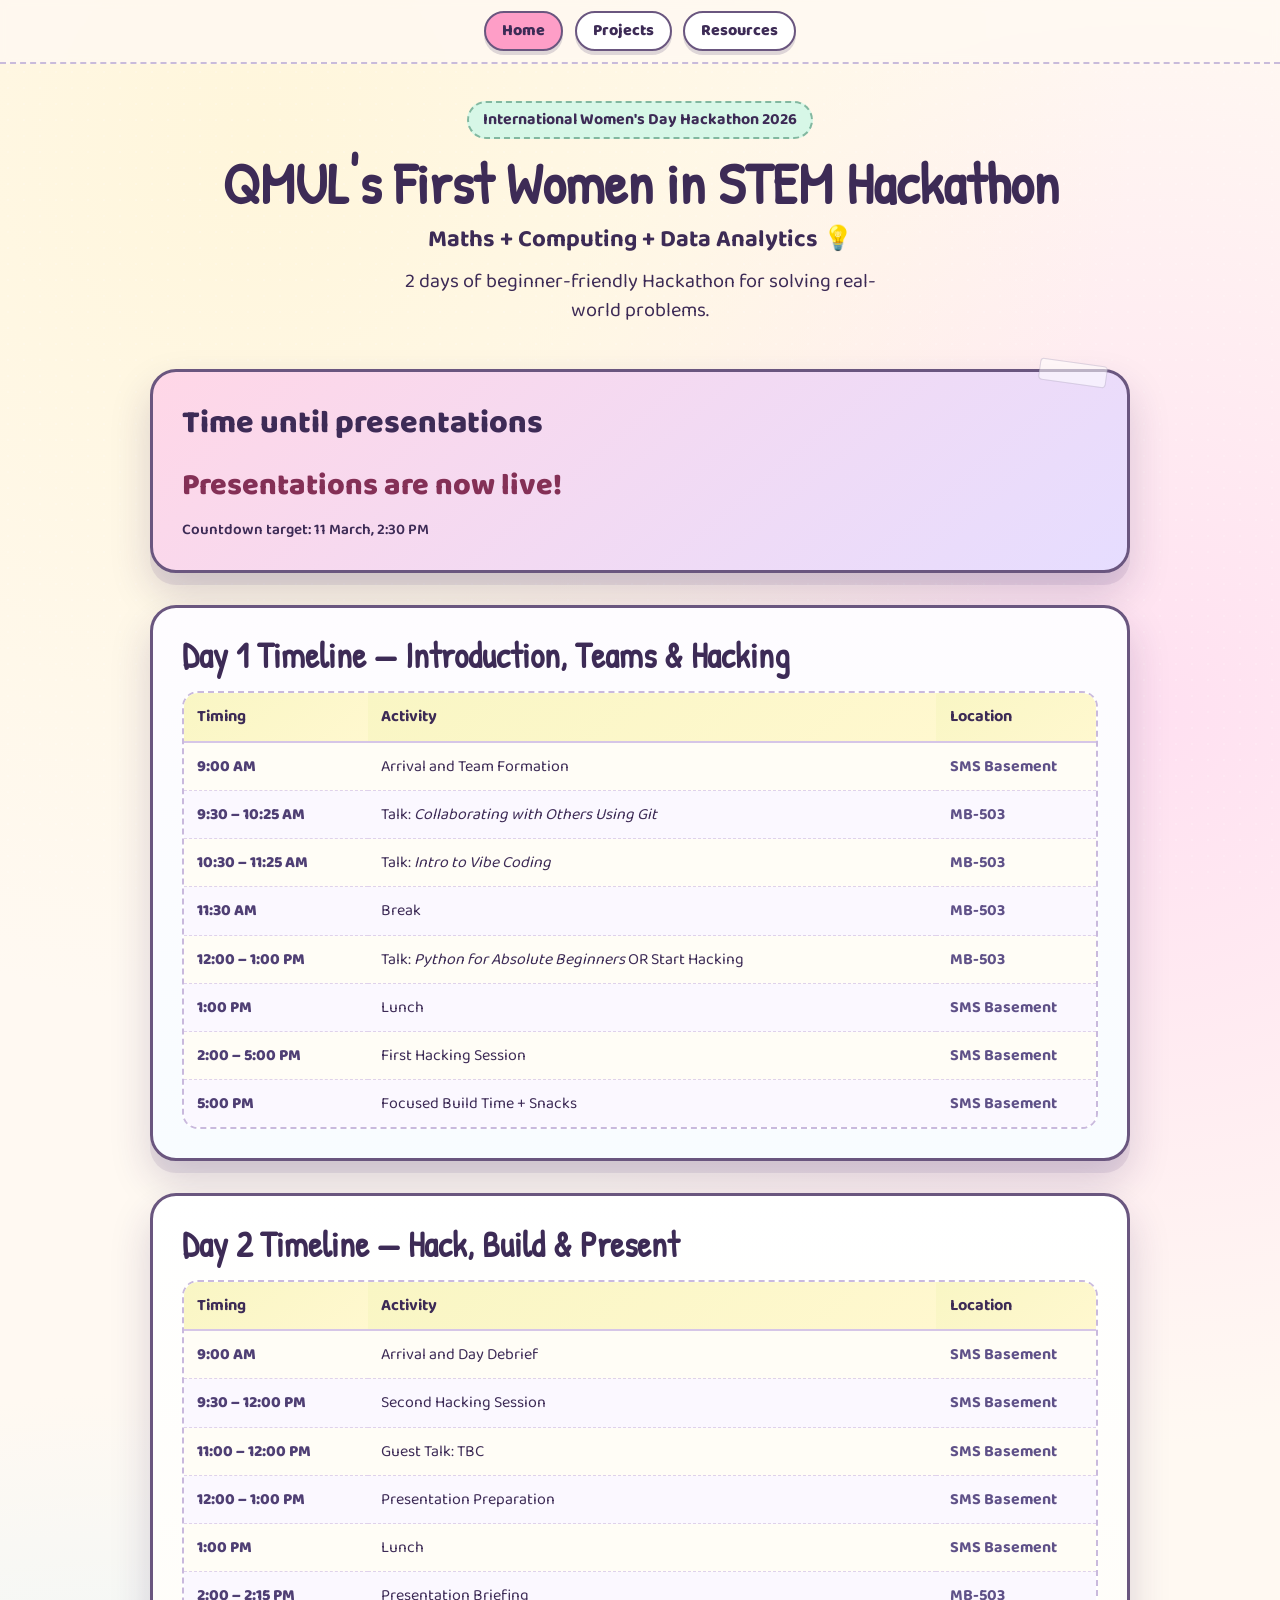
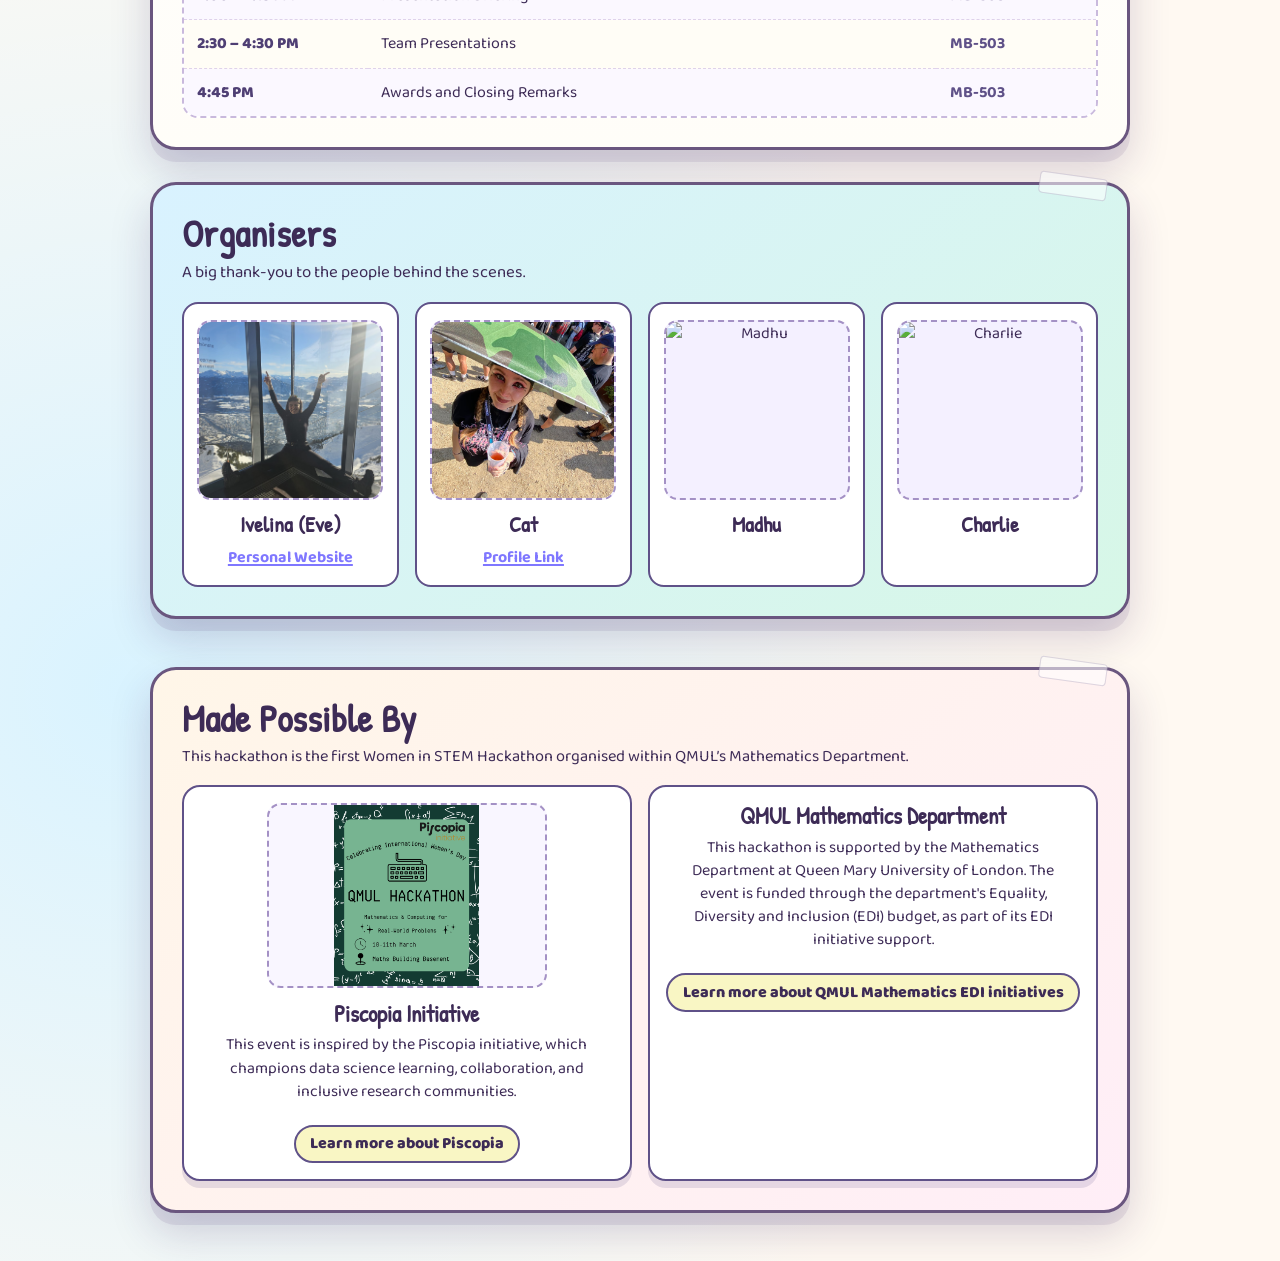
==== commit 46ace1b1: "Cat img & link upload + change in images from oval to rectangular with soft edges" ====
--- a/index.html
+++ b/index.html
@@ -282,21 +282,19 @@
         </article>
 
         <article class="organiser-card">
-          <img src="https://api.dicebear.com/9.x/adventurer/svg?seed=Organiser+Two" alt="Cat" loading="lazy" />
+          <img src="org_pics/cat_image.jpg" alt="Cat" loading="lazy" />
           <h3>Cat</h3>
-          <a href="https://www.qmul.ac.uk/" target="_blank" rel="noopener noreferrer">Profile Link</a>
+          <a href="https://sites.google.com/view/cat-rust/home" target="_blank" rel="noopener noreferrer">Profile Link</a>
         </article>
 
         <article class="organiser-card">
           <img src="https://api.dicebear.com/9.x/adventurer/svg?seed=Organiser+Three" alt="Madhu" loading="lazy" />
           <h3>Madhu</h3>
-          <a href="https://www.qmul.ac.uk/" target="_blank" rel="noopener noreferrer">Profile Link</a>
         </article>
 
         <article class="organiser-card">
           <img src="https://api.dicebear.com/9.x/adventurer/svg?seed=Organiser+Four" alt="Charlie" loading="lazy" />
           <h3>Charlie</h3>
-          <a href="https://www.qmul.ac.uk/" target="_blank" rel="noopener noreferrer">Profile Link</a>
         </article>
       </div>
     </section>
--- a/style.css
+++ b/style.css
@@ -318,6 +318,17 @@
   display: none;
 }
 
+/* Explicit desktop visibility rules */
+@media (min-width: 761px) {
+  .timeline-desktop {
+    display: block !important;
+  }
+
+  .timeline-mobile {
+    display: none !important;
+  }
+}
+
 .timeline-mobile-card {
   border: 2px dashed #dfd2eb;
   border-radius: 14px;
@@ -411,18 +422,18 @@
 
 .organiser-card img {
   width: 100%;
-  aspect-ratio: 1;
+  height: 180px;
   object-fit: cover;
   border: 2px dashed #a491c5;
-  border-radius: 12px;
+  border-radius: 14px;
   background: #f4f0ff;
 }
 
 .organiser-card .organiser-avatar {
-  width: clamp(120px, 10vw, 150px);
-  height: clamp(120px, 10vw, 150px);
+  width: 100%;
+  height: 180px;
   object-fit: cover;
-  border-radius: 50%;
+  border-radius: 14px;
   display: block;
   margin-inline: auto;
 }
@@ -539,8 +550,12 @@
   }
 
   .organiser-card .organiser-avatar {
-    width: 116px;
-    height: 116px;
+    width: 100%;
+    height: 160px;
+  }
+
+  .organiser-card img {
+    height: 160px;
   }
 
   .timeline-table td,
@@ -551,11 +566,11 @@
 
 @media (max-width: 760px) {
   .timeline-desktop {
-    display: none;
+    display: none !important;
   }
 
   .timeline-mobile {
-    display: block;
+    display: block !important;
   }
 }
 
@@ -745,3 +760,96 @@
     grid-template-columns: 1fr;
   }
 }
+
+/* -------------------------------------------
+   Resources page styles (scoped to body class)
+-------------------------------------------- */
+.resources-page main {
+  padding: 1.2rem 0 3rem;
+}
+
+.resources-page .is-hidden,
+.resources-page [hidden] {
+  display: none !important;
+}
+
+.resources-intro {
+  background: linear-gradient(150deg, #ffe8f4, #fff7ce);
+  margin-top: 0.4rem;
+}
+
+.resources-intro h1 {
+  margin-bottom: 0.4rem;
+}
+
+.resources-intro p {
+  margin-bottom: 0;
+  max-width: 62ch;
+}
+
+.resources-display {
+  background: #fff;
+}
+
+.resource-gallery {
+  display: grid;
+  grid-template-columns: repeat(auto-fit, minmax(220px, 1fr));
+  gap: 1rem;
+}
+
+.resource-card {
+  border-radius: 16px;
+  border: 2px solid #5f5188;
+  padding: 0.9rem;
+  box-shadow: 0 7px 0 rgba(95, 81, 136, 0.16);
+}
+
+.resource-card h2 {
+  font-size: 1.35rem;
+  margin-bottom: 0.45rem;
+}
+
+.resource-card p {
+  margin-top: 0;
+  margin-bottom: 0.65rem;
+}
+
+.resource-kittens-tone {
+  background: linear-gradient(145deg, #fff7ca, #fff);
+}
+
+.resource-lionesses-tone {
+  background: linear-gradient(145deg, #d8eeff, #f9fdff);
+}
+
+.resource-neutral-tone {
+  background: linear-gradient(145deg, #fff6ea, #fff0f7);
+  border-style: dashed;
+  border-color: #8b6a8f;
+}
+
+.help-card {
+  margin-top: 1rem;
+}
+
+.resource-btn {
+  display: inline-block;
+  margin-top: 0.35rem;
+  padding: 0.35rem 0.88rem;
+  border: 2px solid #5f5188;
+  border-radius: 999px;
+  background: #fff;
+  color: var(--ink);
+  font-weight: 800;
+  text-decoration: none;
+}
+
+.resource-btn:hover,
+.resource-btn:focus-visible {
+  background: var(--brand-yellow);
+}
+
+.resource-btn[aria-disabled="true"] {
+  background: #fffdf3;
+  cursor: default;
+}
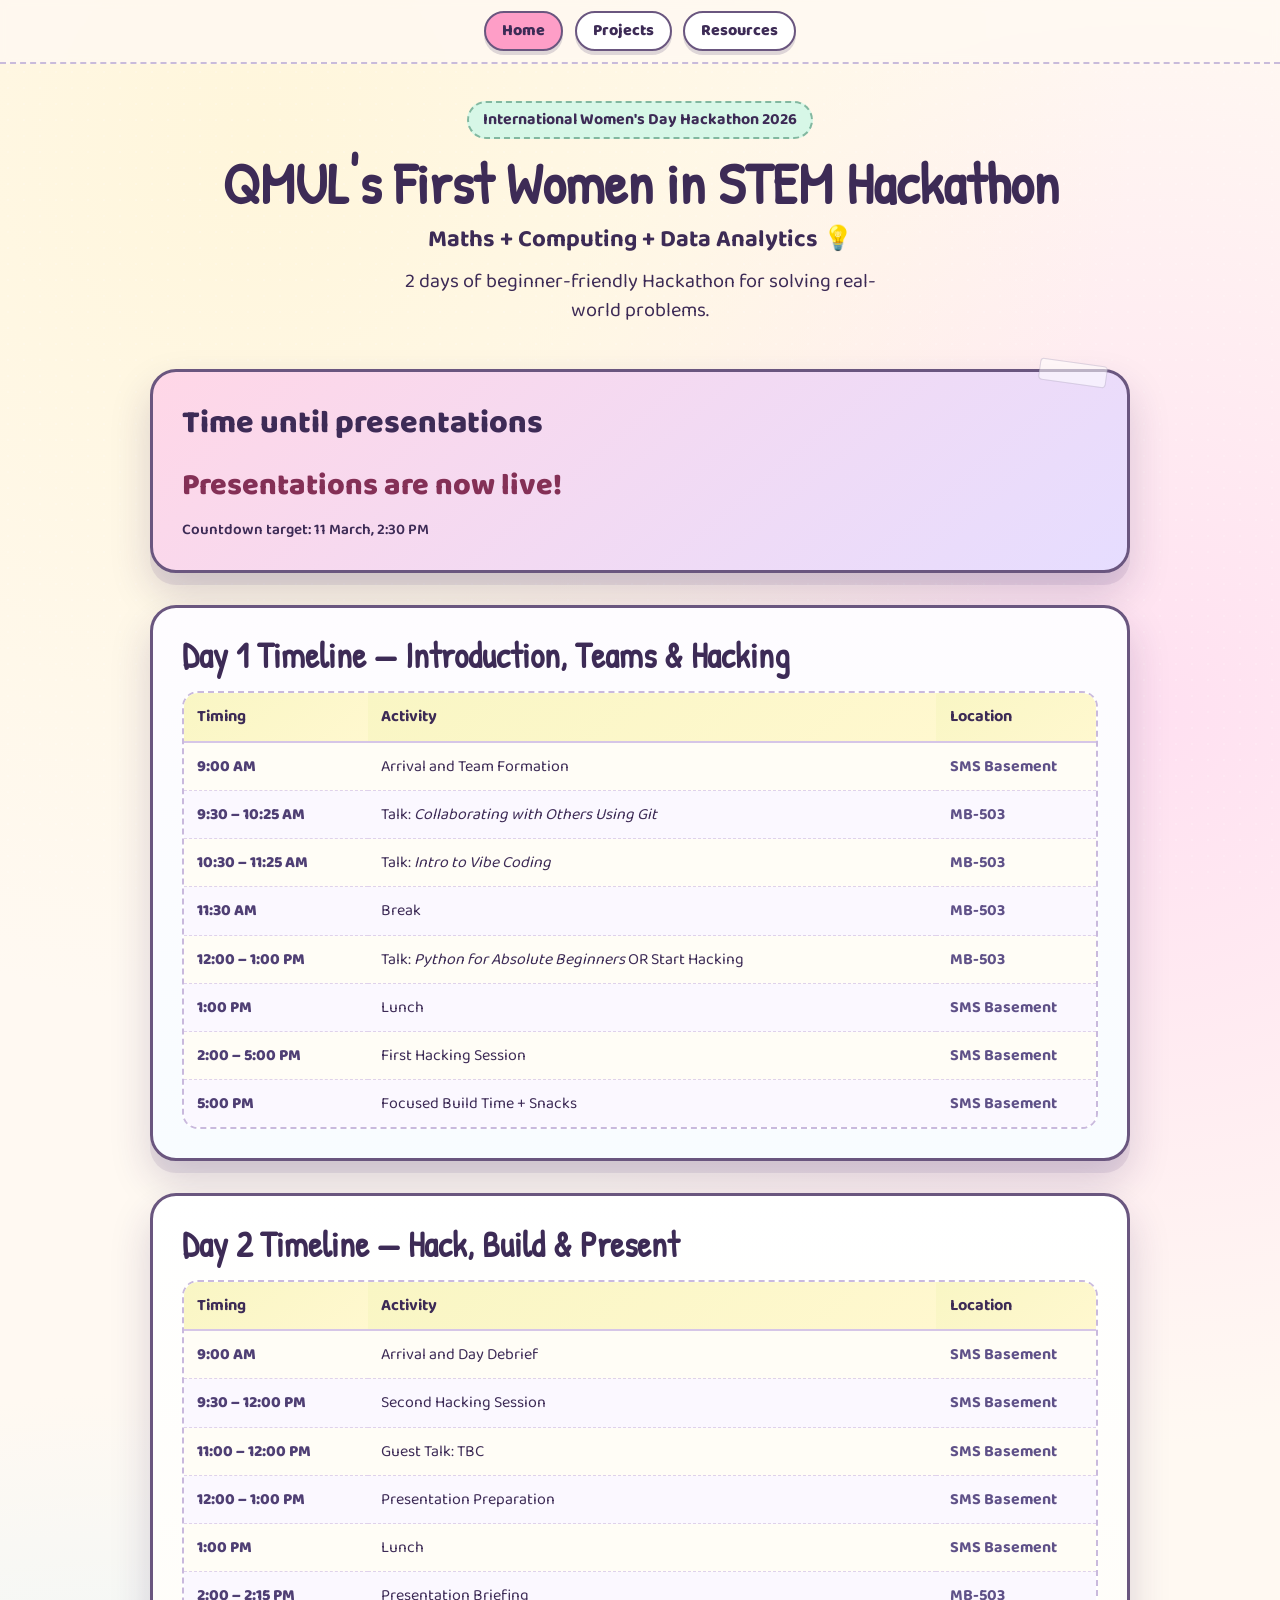
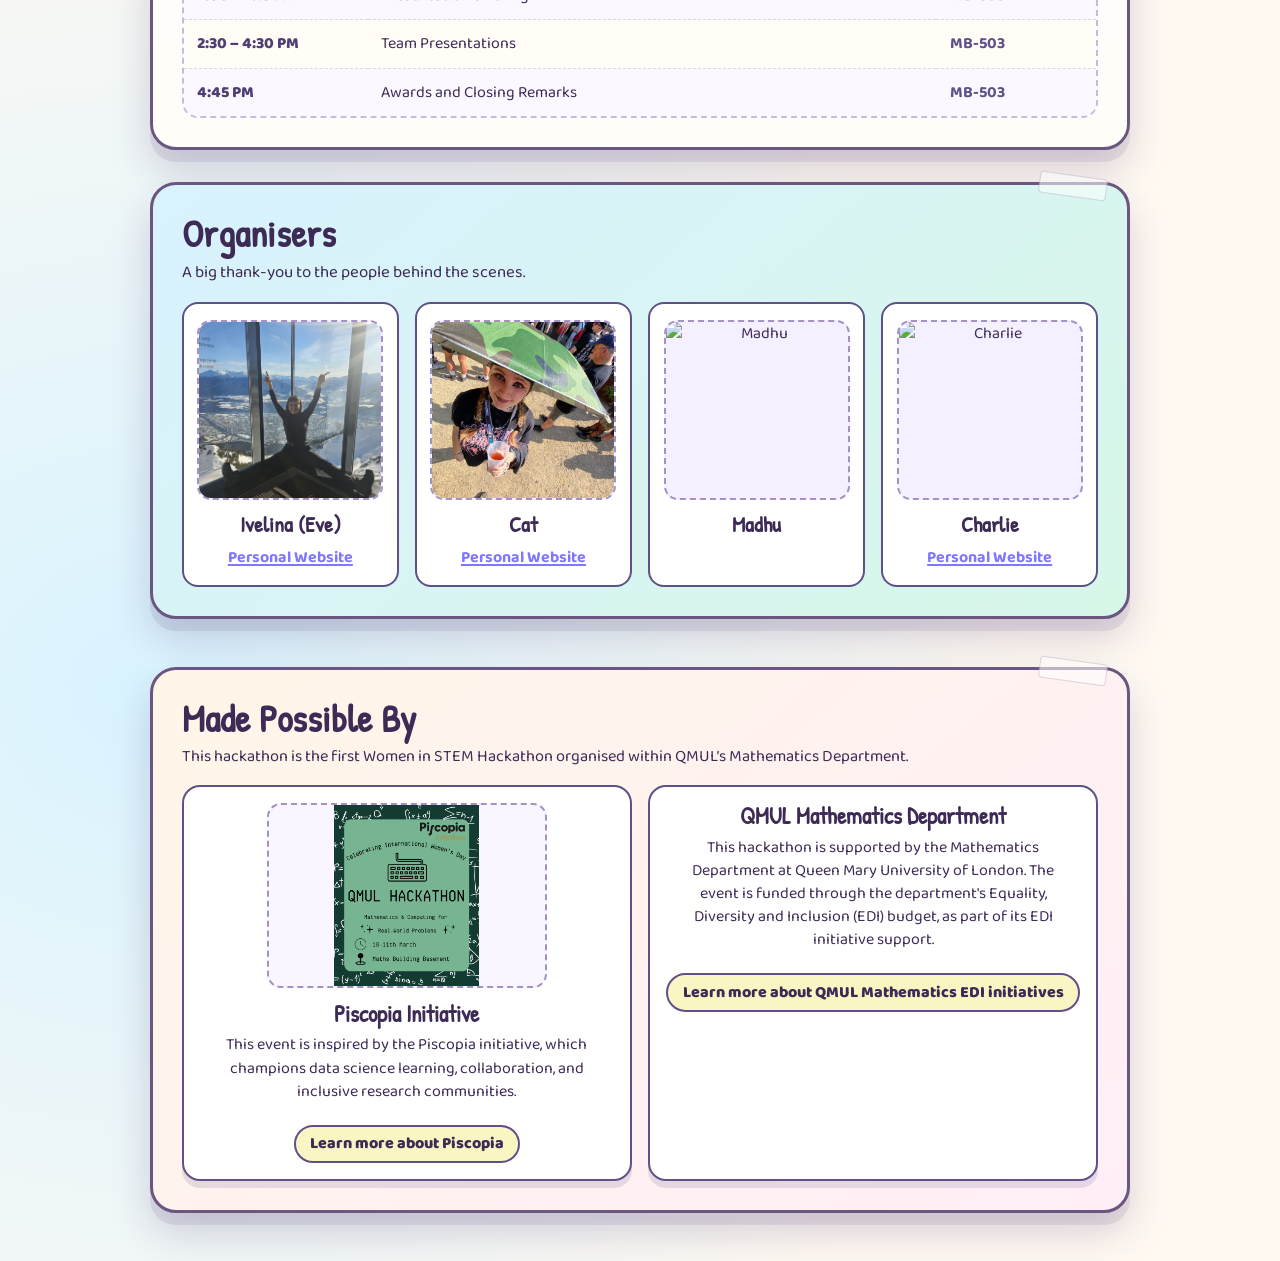
==== commit cf51a2f0: "add charlie's profile link" ====
--- a/index.html
+++ b/index.html
@@ -284,7 +284,7 @@
         <article class="organiser-card">
           <img src="org_pics/cat_image.jpg" alt="Cat" loading="lazy" />
           <h3>Cat</h3>
-          <a href="https://sites.google.com/view/cat-rust/home" target="_blank" rel="noopener noreferrer">Profile Link</a>
+          <a href="https://sites.google.com/view/cat-rust/home" target="_blank" rel="noopener noreferrer">Personal Website</a>
         </article>
 
         <article class="organiser-card">
@@ -295,6 +295,7 @@
         <article class="organiser-card">
           <img src="https://api.dicebear.com/9.x/adventurer/svg?seed=Organiser+Four" alt="Charlie" loading="lazy" />
           <h3>Charlie</h3>
+          <a href="https://ottermad.github.io/" target="_blank" rel="noopener noreferrer">Personal Website</a>
         </article>
       </div>
     </section>
